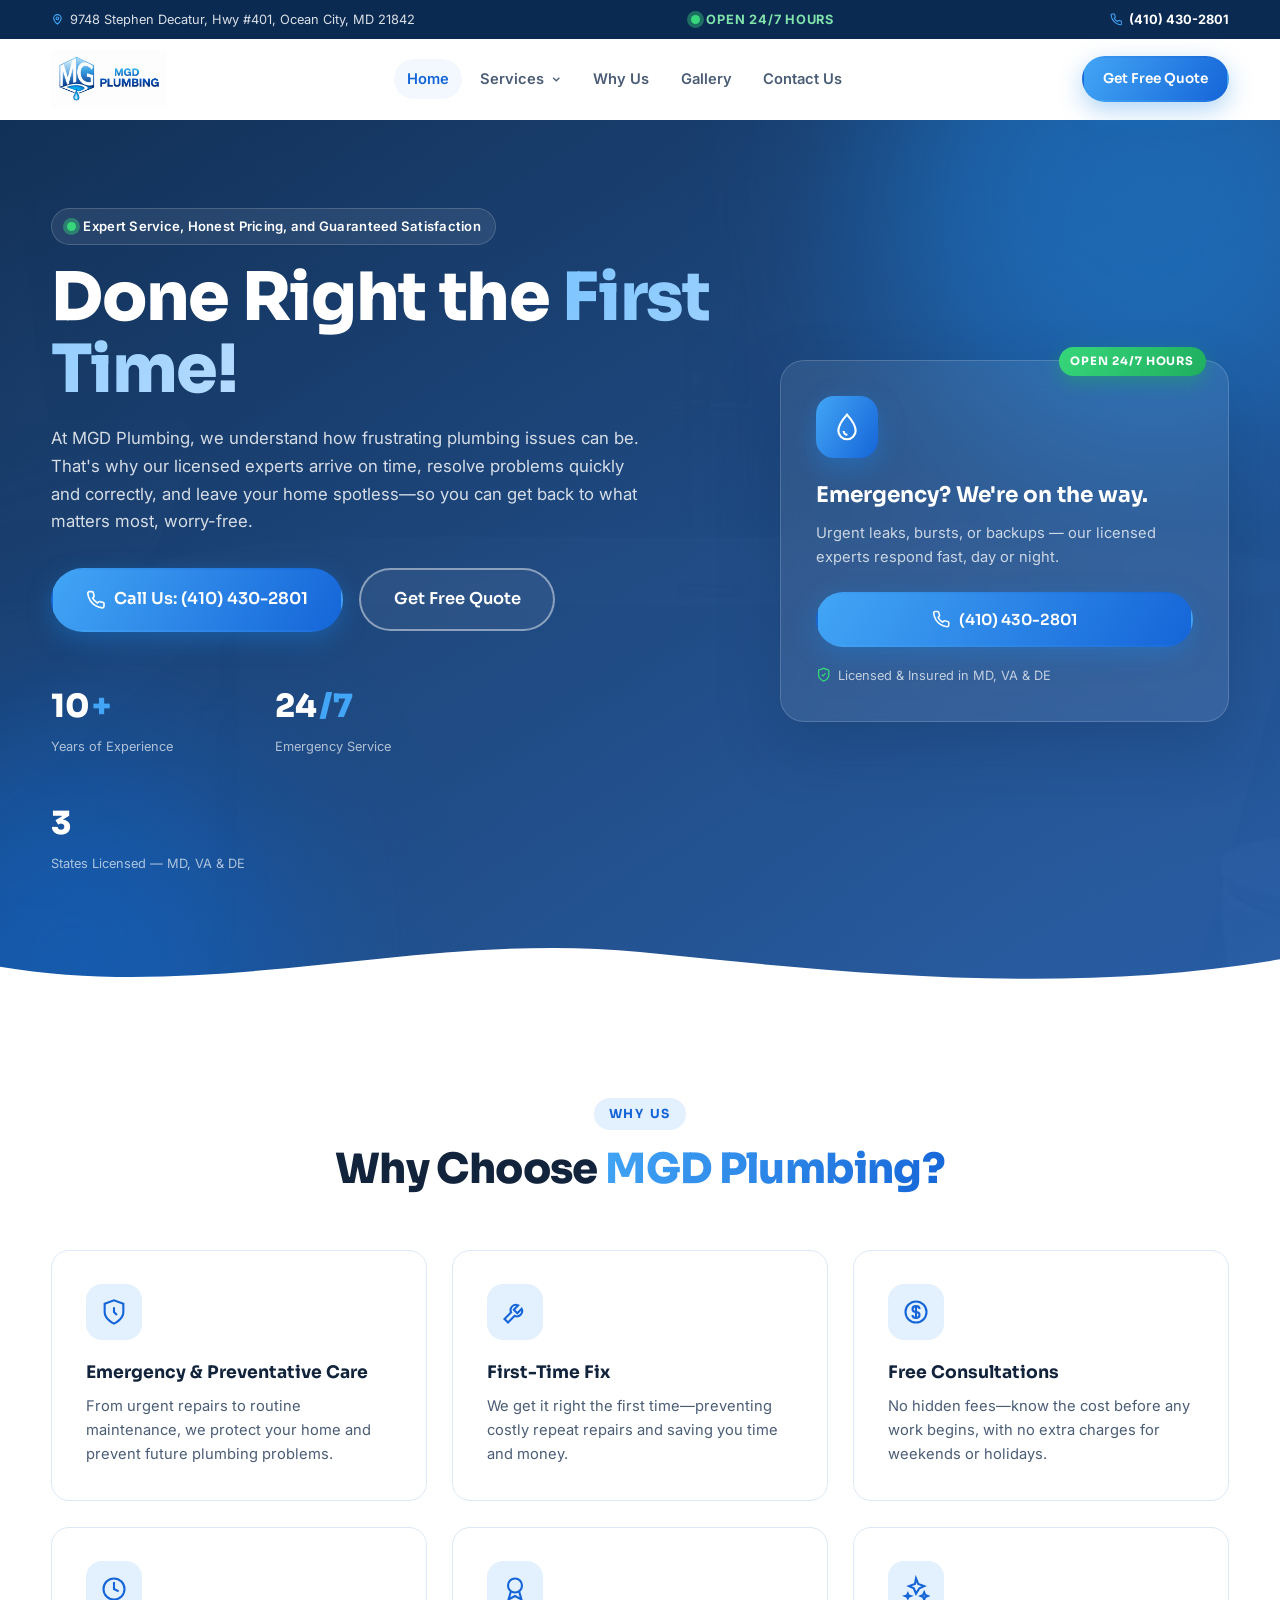
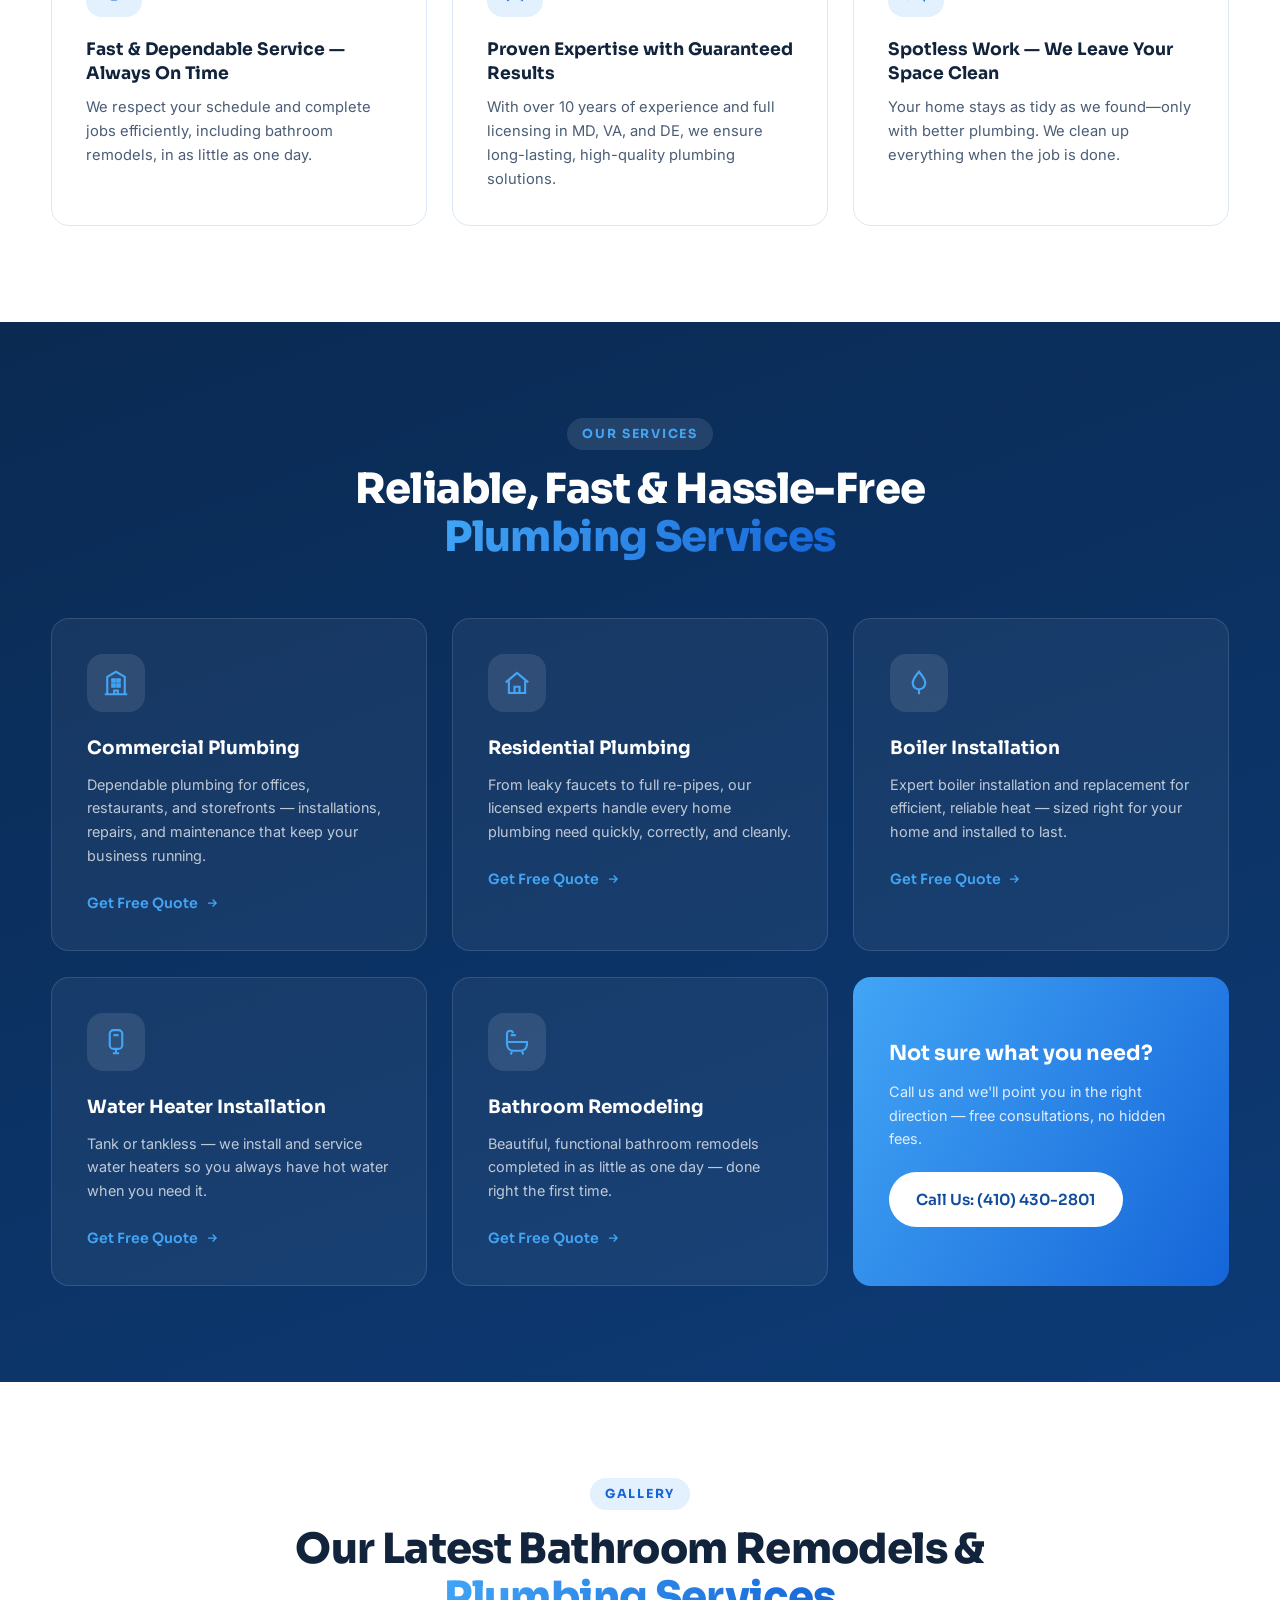
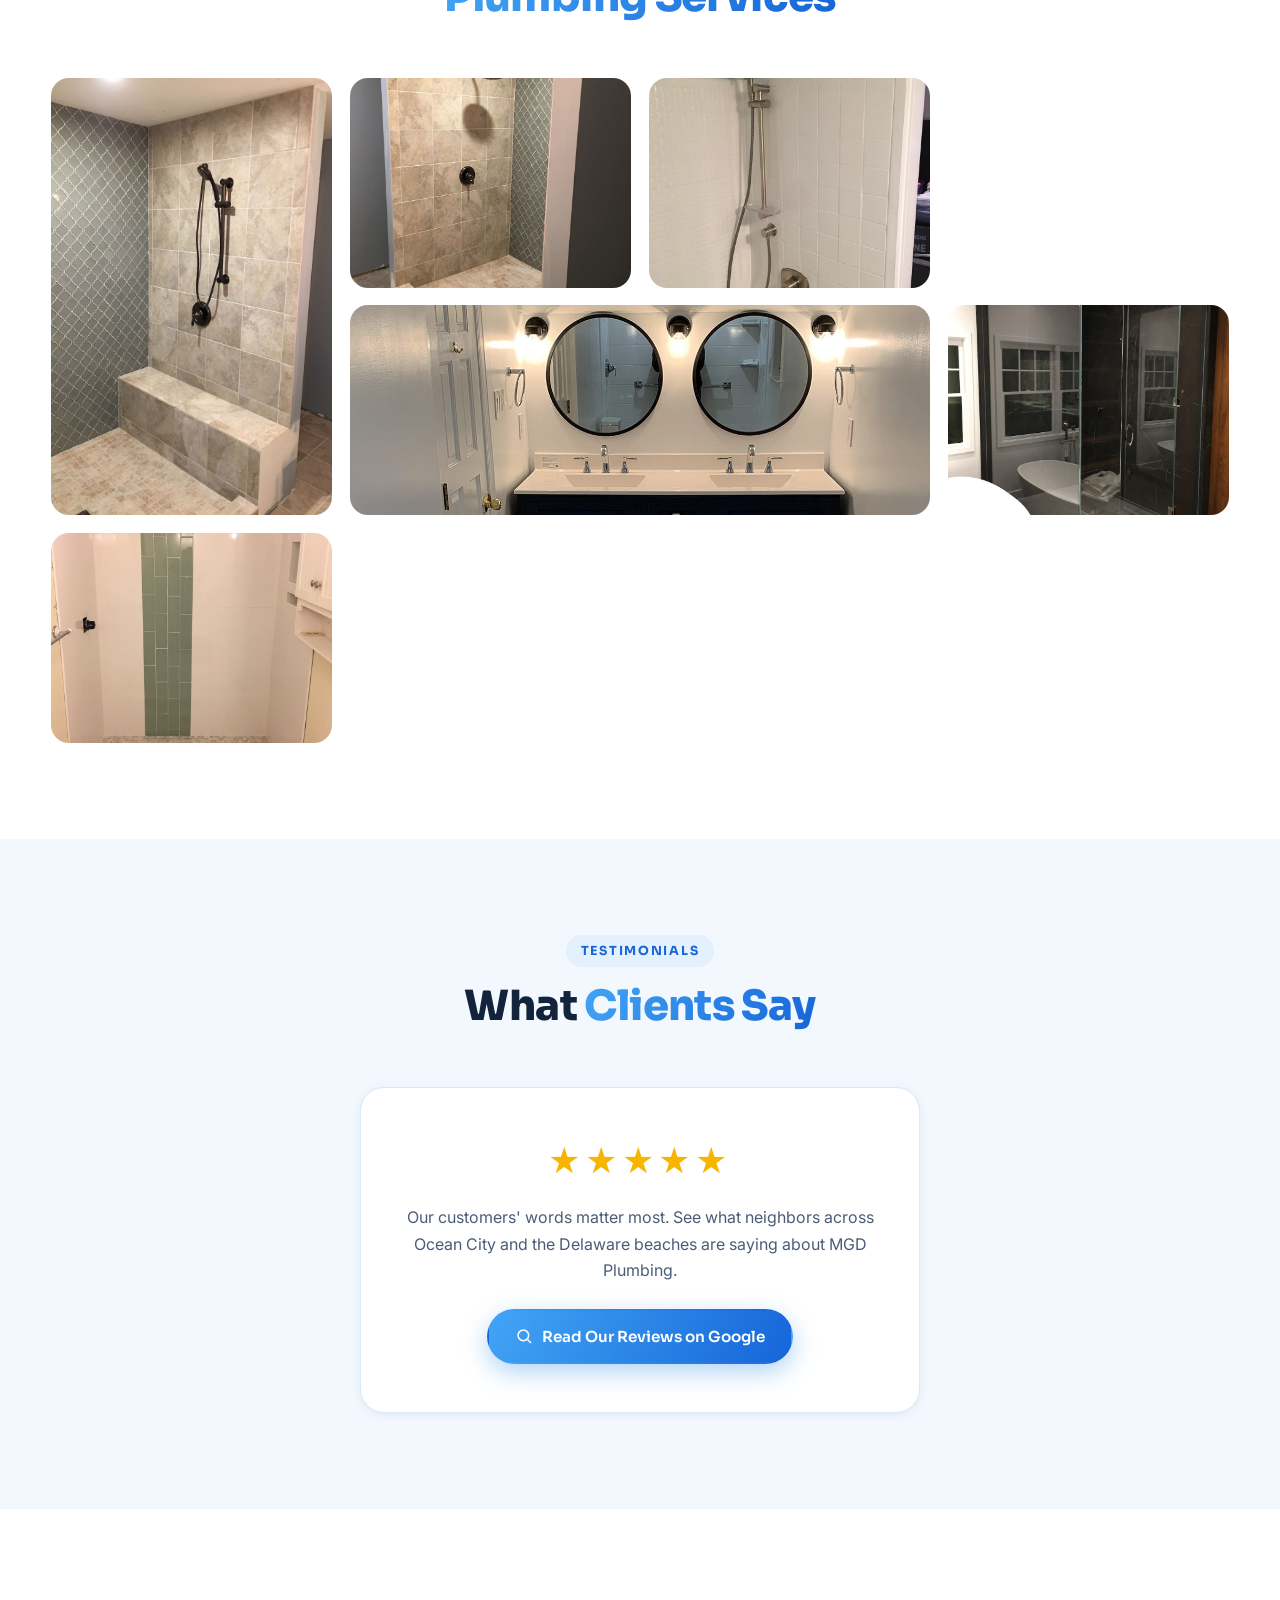
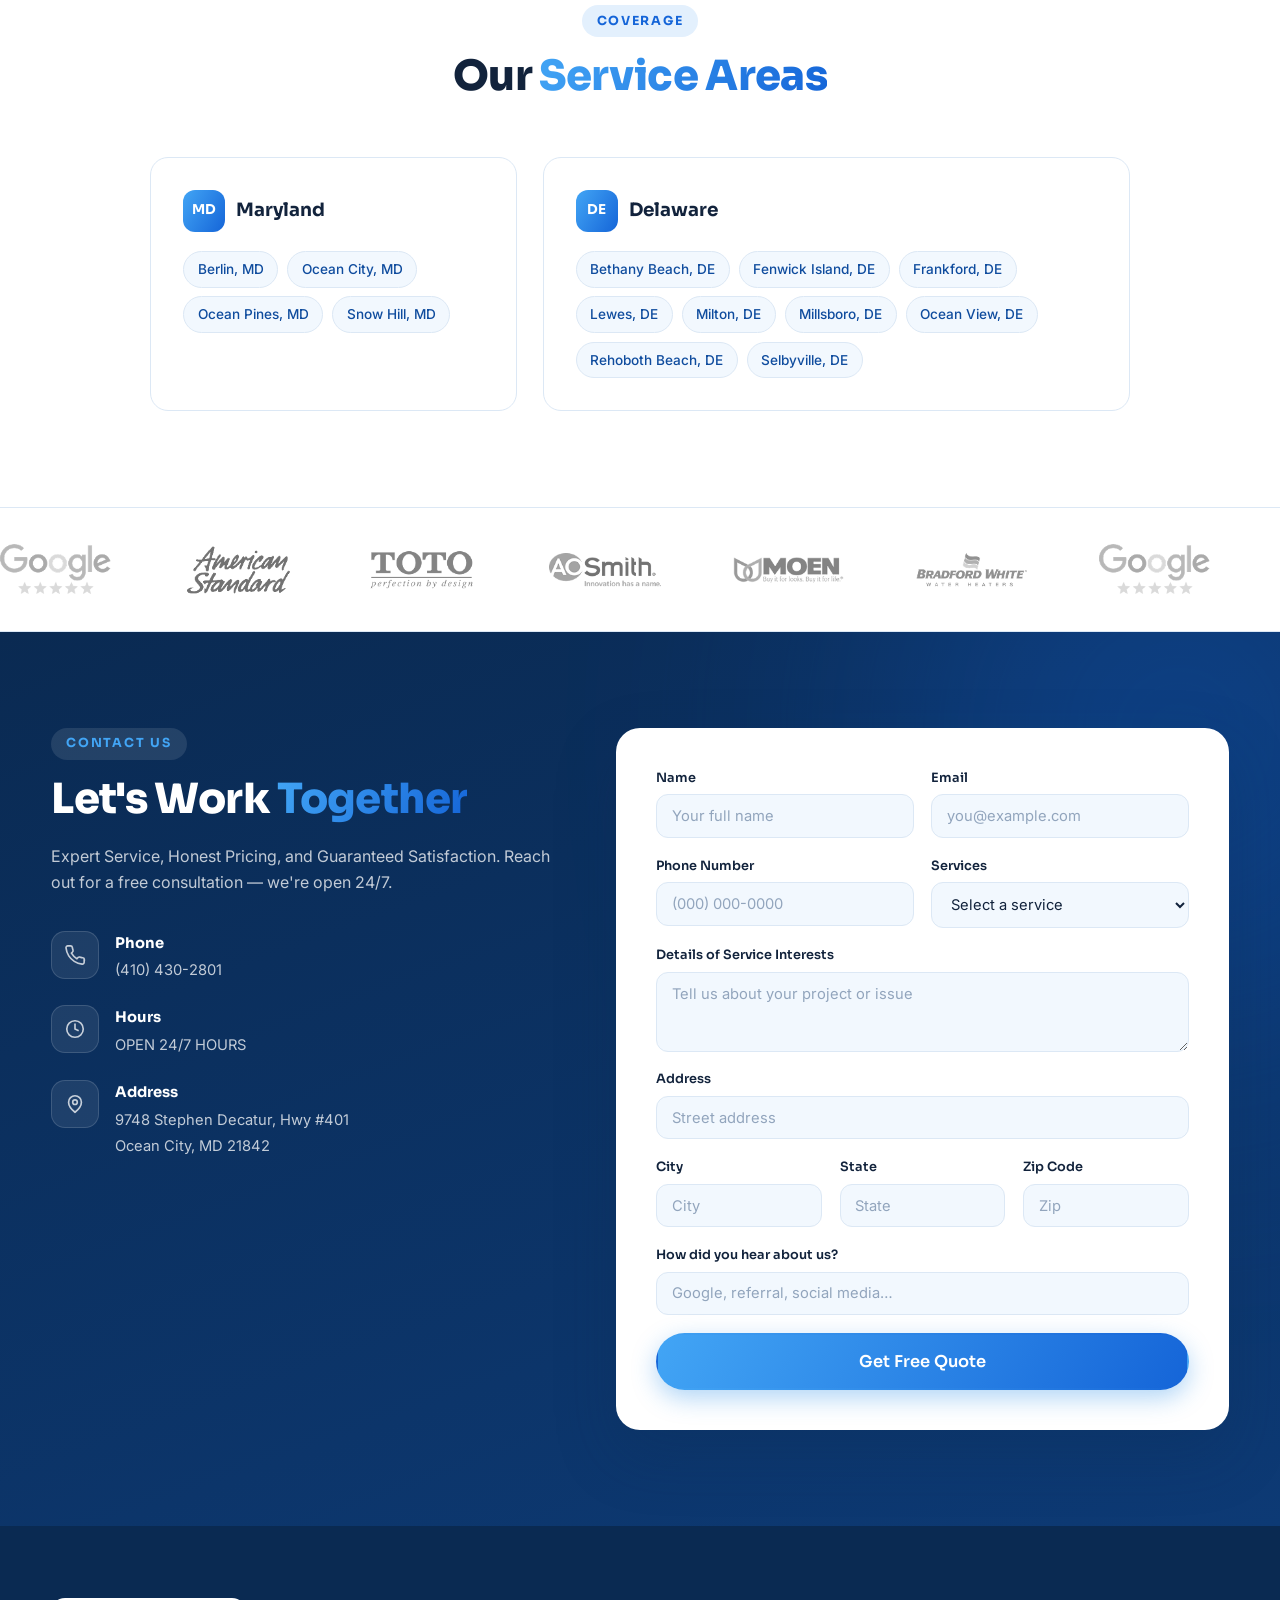
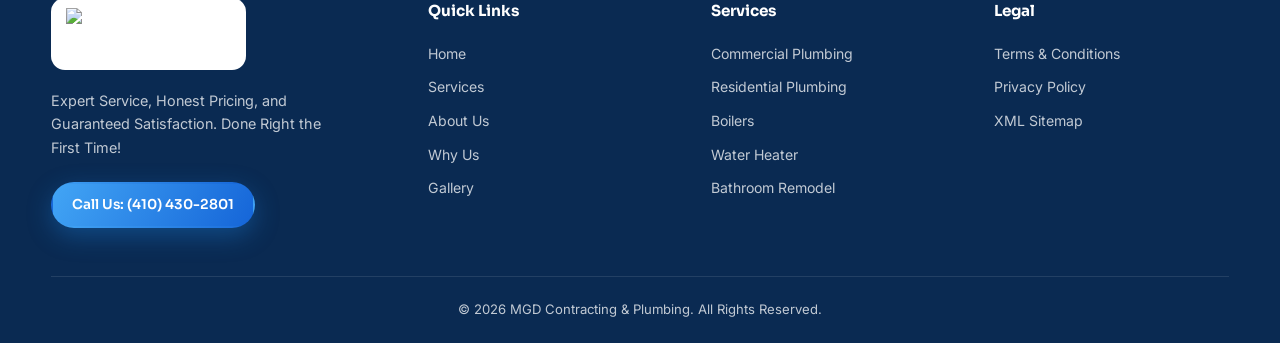
==== index.html @ 46f10262 "MGD Plumbing website rebuild — modern one-page site with animations Co-Authored-By: Claude Fable 5 <" ====
<!DOCTYPE html>
<html lang="en">
<head>
  <meta charset="UTF-8">
  <meta name="viewport" content="width=device-width, initial-scale=1.0">
  <title>MGD Plumbing — Done Right the First Time!</title>
  <meta name="description" content="Expert Service, Honest Pricing, and Guaranteed Satisfaction. Licensed plumbing experts serving Ocean City, MD and the Delaware beaches. Open 24/7.">
  <link rel="preconnect" href="https://fonts.googleapis.com">
  <link rel="preconnect" href="https://fonts.gstatic.com" crossorigin>
  <link href="https://fonts.googleapis.com/css2?family=Sora:wght@600;700;800&family=Inter:wght@400;500;600;700&display=swap" rel="stylesheet">
  <link rel="stylesheet" href="styles.css">
  <link rel="icon" href="assets/favicon.png">
</head>
<body>

  <!-- ============ TOP BAR ============ -->
  <div class="topbar">
    <div class="container topbar__inner">
      <div class="topbar__item">
        <svg viewBox="0 0 24 24" fill="none" stroke="currentColor" stroke-width="2"><path d="M12 21s-7-5.7-7-11a7 7 0 0 1 14 0c0 5.3-7 11-7 11z"/><circle cx="12" cy="10" r="2.5"/></svg>
        <span>9748 Stephen Decatur, Hwy #401, Ocean City, MD 21842</span>
      </div>
      <div class="topbar__item topbar__item--pulse">
        <span class="pulse-dot"></span>
        <span>OPEN 24/7 HOURS</span>
      </div>
      <a class="topbar__item topbar__phone" href="tel:4104302801">
        <svg viewBox="0 0 24 24" fill="none" stroke="currentColor" stroke-width="2"><path d="M22 16.9v3a2 2 0 0 1-2.2 2 19.8 19.8 0 0 1-8.6-3 19.5 19.5 0 0 1-6-6 19.8 19.8 0 0 1-3-8.7A2 2 0 0 1 4.1 2h3a2 2 0 0 1 2 1.7c.1 1 .4 2 .7 2.9a2 2 0 0 1-.5 2.1L8.1 10a16 16 0 0 0 6 6l1.3-1.3a2 2 0 0 1 2.1-.4c1 .3 2 .6 3 .7a2 2 0 0 1 1.7 2z"/></svg>
        <span>(410) 430-2801</span>
      </a>
    </div>
  </div>

  <!-- ============ HEADER / NAV ============ -->
  <header class="header" id="header">
    <div class="container header__inner">
      <a href="#home" class="header__logo">
        <img src="image.png" alt="MGD Plumbing logo">
      </a>

      <nav class="nav" id="nav">
        <ul class="nav__list">
          <li><a href="#home" class="nav__link is-active">Home</a></li>
          <li class="nav__dropdown">
            <a href="#services" class="nav__link">Services
              <svg viewBox="0 0 24 24" fill="none" stroke="currentColor" stroke-width="2.5"><path d="m6 9 6 6 6-6"/></svg>
            </a>
            <ul class="nav__submenu">
              <li><a href="#services">Commercial Plumbing</a></li>
              <li><a href="#services">Residential Plumbing</a></li>
              <li><a href="#services">Boiler Installation</a></li>
              <li><a href="#services">Water Heater Installation</a></li>
              <li><a href="#services">Bathroom Remodeling</a></li>
            </ul>
          </li>
          <li><a href="#why-us" class="nav__link">Why Us</a></li>
          <li><a href="#gallery" class="nav__link">Gallery</a></li>
          <li><a href="#contact" class="nav__link">Contact Us</a></li>
          <li class="nav__cta-item"><a href="#contact" class="btn btn--primary btn--block">Get Free Quote</a></li>
        </ul>
      </nav>

      <div class="header__actions">
        <a href="#contact" class="btn btn--primary btn--sm">Get Free Quote</a>
        <button class="nav-toggle" id="navToggle" aria-label="Toggle menu" aria-expanded="false">
          <span></span><span></span><span></span>
        </button>
      </div>
    </div>
  </header>

  <!-- ============ HERO ============ -->
  <section class="hero" id="home">
    <div class="hero__bg">
      <div class="hero__blob hero__blob--1"></div>
      <div class="hero__blob hero__blob--2"></div>
      <div class="bubbles" aria-hidden="true">
        <span></span><span></span><span></span><span></span><span></span>
        <span></span><span></span><span></span><span></span><span></span>
      </div>
    </div>

    <div class="container hero__inner">
      <div class="hero__content">
        <span class="hero__eyebrow reveal">
          <span class="pulse-dot"></span> Expert Service, Honest Pricing, and Guaranteed Satisfaction
        </span>
        <h1 class="hero__title reveal delay-1">Done Right the <span class="text-gradient">First Time!</span></h1>
        <p class="hero__text reveal delay-2">At MGD Plumbing, we understand how frustrating plumbing issues can be. That's why our licensed experts arrive on time, resolve problems quickly and correctly, and leave your home spotless—so you can get back to what matters most, worry-free.</p>
        <div class="hero__cta reveal delay-3">
          <a href="tel:4104302801" class="btn btn--primary btn--lg">
            <svg viewBox="0 0 24 24" fill="none" stroke="currentColor" stroke-width="2"><path d="M22 16.9v3a2 2 0 0 1-2.2 2 19.8 19.8 0 0 1-8.6-3 19.5 19.5 0 0 1-6-6 19.8 19.8 0 0 1-3-8.7A2 2 0 0 1 4.1 2h3a2 2 0 0 1 2 1.7c.1 1 .4 2 .7 2.9a2 2 0 0 1-.5 2.1L8.1 10a16 16 0 0 0 6 6l1.3-1.3a2 2 0 0 1 2.1-.4c1 .3 2 .6 3 .7a2 2 0 0 1 1.7 2z"/></svg>
            Call Us: (410) 430-2801
          </a>
          <a href="#contact" class="btn btn--ghost btn--lg">Get Free Quote</a>
        </div>
        <div class="hero__stats reveal delay-4">
          <div class="stat">
            <span class="stat__num" data-count="10">0</span><span class="stat__plus">+</span>
            <span class="stat__label">Years of Experience</span>
          </div>
          <div class="stat">
            <span class="stat__num" data-count="24">0</span><span class="stat__plus">/7</span>
            <span class="stat__label">Emergency Service</span>
          </div>
          <div class="stat">
            <span class="stat__num" data-count="3">0</span><span class="stat__plus"></span>
            <span class="stat__label">States Licensed — MD, VA &amp; DE</span>
          </div>
        </div>
      </div>

      <div class="hero__card reveal delay-3">
        <div class="hero-card">
          <div class="hero-card__badge">OPEN 24/7 HOURS</div>
          <div class="hero-card__icon">
            <svg viewBox="0 0 24 24" fill="none" stroke="currentColor" stroke-width="1.6"><path d="M12 2.7s6.5 7.3 6.5 12a6.5 6.5 0 0 1-13 0c0-4.7 6.5-12 6.5-12z"/><path d="M9.5 15a2.8 2.8 0 0 0 2.8 2.8"/></svg>
          </div>
          <h3>Emergency? We're on the way.</h3>
          <p>Urgent leaks, bursts, or backups — our licensed experts respond fast, day or night.</p>
          <a href="tel:4104302801" class="btn btn--primary btn--block">
            <svg viewBox="0 0 24 24" fill="none" stroke="currentColor" stroke-width="2"><path d="M22 16.9v3a2 2 0 0 1-2.2 2 19.8 19.8 0 0 1-8.6-3 19.5 19.5 0 0 1-6-6 19.8 19.8 0 0 1-3-8.7A2 2 0 0 1 4.1 2h3a2 2 0 0 1 2 1.7c.1 1 .4 2 .7 2.9a2 2 0 0 1-.5 2.1L8.1 10a16 16 0 0 0 6 6l1.3-1.3a2 2 0 0 1 2.1-.4c1 .3 2 .6 3 .7a2 2 0 0 1 1.7 2z"/></svg>
            (410) 430-2801
          </a>
          <div class="hero-card__foot">
            <svg viewBox="0 0 24 24" fill="none" stroke="currentColor" stroke-width="2"><path d="M12 22s8-3.6 8-10V5l-8-3-8 3v7c0 6.4 8 10 8 10z"/><path d="m9 12 2 2 4-4"/></svg>
            Licensed &amp; Insured in MD, VA &amp; DE
          </div>
        </div>
      </div>
    </div>

    <div class="hero__wave" aria-hidden="true">
      <svg viewBox="0 0 1440 110" preserveAspectRatio="none"><path d="M0,60 C240,110 480,10 720,40 C960,70 1200,100 1440,50 L1440,110 L0,110 Z" fill="currentColor"/></svg>
    </div>
  </section>

  <!-- ============ WHY CHOOSE ============ -->
  <section class="section" id="why-us">
    <div class="container">
      <div class="section__head reveal">
        <span class="section__eyebrow">Why Us</span>
        <h2 class="section__title">Why Choose <span class="text-gradient">MGD Plumbing?</span></h2>
      </div>

      <div class="grid grid--3">
        <article class="feature reveal">
          <div class="feature__icon">
            <svg viewBox="0 0 24 24" fill="none" stroke="currentColor" stroke-width="1.8"><path d="M12 22s8-3.6 8-10V5l-8-3-8 3v7c0 6.4 8 10 8 10z"/><path d="M12 8v4l2.5 2.5"/></svg>
          </div>
          <h3>Emergency &amp; Preventative Care</h3>
          <p>From urgent repairs to routine maintenance, we protect your home and prevent future plumbing problems.</p>
        </article>

        <article class="feature reveal delay-1">
          <div class="feature__icon">
            <svg viewBox="0 0 24 24" fill="none" stroke="currentColor" stroke-width="1.8"><path d="M14.7 6.3a4.5 4.5 0 0 0-6 6L3 18l3 3 5.7-5.7a4.5 4.5 0 0 0 6-6L14 13l-3-3 3.7-3.7z"/></svg>
          </div>
          <h3>First-Time Fix</h3>
          <p>We get it right the first time—preventing costly repeat repairs and saving you time and money.</p>
        </article>

        <article class="feature reveal delay-2">
          <div class="feature__icon">
            <svg viewBox="0 0 24 24" fill="none" stroke="currentColor" stroke-width="1.8"><circle cx="12" cy="12" r="9"/><path d="M12 7v10M15 9.5c0-1.4-1.3-2.5-3-2.5s-3 1.1-3 2.5 1.3 2.5 3 2.5 3 1.1 3 2.5-1.3 2.5-3 2.5-3-1.1-3-2.5"/></svg>
          </div>
          <h3>Free Consultations</h3>
          <p>No hidden fees—know the cost before any work begins, with no extra charges for weekends or holidays.</p>
        </article>

        <article class="feature reveal">
          <div class="feature__icon">
            <svg viewBox="0 0 24 24" fill="none" stroke="currentColor" stroke-width="1.8"><circle cx="12" cy="12" r="9"/><path d="M12 6v6l4 2"/></svg>
          </div>
          <h3>Fast &amp; Dependable Service — Always On Time</h3>
          <p>We respect your schedule and complete jobs efficiently, including bathroom remodels, in as little as one day.</p>
        </article>

        <article class="feature reveal delay-1">
          <div class="feature__icon">
            <svg viewBox="0 0 24 24" fill="none" stroke="currentColor" stroke-width="1.8"><circle cx="12" cy="9" r="6"/><path d="m8.5 14-2 7 5.5-3 5.5 3-2-7"/></svg>
          </div>
          <h3>Proven Expertise with Guaranteed Results</h3>
          <p>With over 10 years of experience and full licensing in MD, VA, and DE, we ensure long-lasting, high-quality plumbing solutions.</p>
        </article>

        <article class="feature reveal delay-2">
          <div class="feature__icon">
            <svg viewBox="0 0 24 24" fill="none" stroke="currentColor" stroke-width="1.8"><path d="m12 3 1.9 4.6L19 9.5l-4.1 1.9L12 16l-1.9-4.6L6 9.5l5.1-1.9L12 3z"/><path d="M19 15l.9 2.1L22 18l-2.1.9L19 21l-.9-2.1L16 18l2.1-.9L19 15z"/><path d="M5 16l.7 1.6L7.3 18l-1.6.7L5 20l-.7-1.3L2.7 18l1.6-.4L5 16z"/></svg>
          </div>
          <h3>Spotless Work — We Leave Your Space Clean</h3>
          <p>Your home stays as tidy as we found—only with better plumbing. We clean up everything when the job is done.</p>
        </article>
      </div>
    </div>
  </section>

  <!-- ============ SERVICES ============ -->
  <section class="section section--dark" id="services">
    <div class="container">
      <div class="section__head reveal">
        <span class="section__eyebrow section__eyebrow--light">Our Services</span>
        <h2 class="section__title">Reliable, Fast &amp; Hassle-Free <span class="text-gradient">Plumbing Services</span></h2>
      </div>

      <div class="grid grid--3">
        <article class="service reveal">
          <div class="service__icon">
            <svg viewBox="0 0 24 24" fill="none" stroke="currentColor" stroke-width="1.7"><path d="M3 21h18M5 21V7l7-4 7 4v14"/><path d="M9 9h2v2H9zM13 9h2v2h-2zM9 13h2v2H9zM13 13h2v2h-2zM10.5 21v-3h3v3"/></svg>
          </div>
          <h3>Commercial Plumbing</h3>
          <p>Dependable plumbing for offices, restaurants, and storefronts — installations, repairs, and maintenance that keep your business running.</p>
          <a href="#contact" class="service__link">Get Free Quote <svg viewBox="0 0 24 24" fill="none" stroke="currentColor" stroke-width="2.2"><path d="M5 12h14M13 6l6 6-6 6"/></svg></a>
        </article>

        <article class="service reveal delay-1">
          <div class="service__icon">
            <svg viewBox="0 0 24 24" fill="none" stroke="currentColor" stroke-width="1.7"><path d="M3 11.5 12 4l9 7.5"/><path d="M5.5 10v10h13V10"/><path d="M10 20v-5h4v5"/></svg>
          </div>
          <h3>Residential Plumbing</h3>
          <p>From leaky faucets to full re-pipes, our licensed experts handle every home plumbing need quickly, correctly, and cleanly.</p>
          <a href="#contact" class="service__link">Get Free Quote <svg viewBox="0 0 24 24" fill="none" stroke="currentColor" stroke-width="2.2"><path d="M5 12h14M13 6l6 6-6 6"/></svg></a>
        </article>

        <article class="service reveal delay-2">
          <div class="service__icon">
            <svg viewBox="0 0 24 24" fill="none" stroke="currentColor" stroke-width="1.7"><path d="M12 3c3 3.5 5 6.2 5 9a5 5 0 0 1-10 0c0-2.8 2-5.5 5-9z"/><path d="M12 21v-4"/></svg>
          </div>
          <h3>Boiler Installation</h3>
          <p>Expert boiler installation and replacement for efficient, reliable heat — sized right for your home and installed to last.</p>
          <a href="#contact" class="service__link">Get Free Quote <svg viewBox="0 0 24 24" fill="none" stroke="currentColor" stroke-width="2.2"><path d="M5 12h14M13 6l6 6-6 6"/></svg></a>
        </article>

        <article class="service reveal delay-3">
          <div class="service__icon">
            <svg viewBox="0 0 24 24" fill="none" stroke="currentColor" stroke-width="1.7"><rect x="7" y="2.5" width="10" height="15" rx="3"/><path d="M10 6.5h4M12 17.5V21M9.5 21h5"/></svg>
          </div>
          <h3>Water Heater Installation</h3>
          <p>Tank or tankless — we install and service water heaters so you always have hot water when you need it.</p>
          <a href="#contact" class="service__link">Get Free Quote <svg viewBox="0 0 24 24" fill="none" stroke="currentColor" stroke-width="2.2"><path d="M5 12h14M13 6l6 6-6 6"/></svg></a>
        </article>

        <article class="service reveal delay-4">
          <div class="service__icon">
            <svg viewBox="0 0 24 24" fill="none" stroke="currentColor" stroke-width="1.7"><path d="M4 12h16v2a5 5 0 0 1-5 5H9a5 5 0 0 1-5-5v-2z"/><path d="M4 12V5.5A2.5 2.5 0 0 1 6.5 3c1.2 0 2.1.8 2.4 1.9"/><path d="M7 6.5h4M8 19.5 7 22M16 19.5l1 2.5"/></svg>
          </div>
          <h3>Bathroom Remodeling</h3>
          <p>Beautiful, functional bathroom remodels completed in as little as one day — done right the first time.</p>
          <a href="#contact" class="service__link">Get Free Quote <svg viewBox="0 0 24 24" fill="none" stroke="currentColor" stroke-width="2.2"><path d="M5 12h14M13 6l6 6-6 6"/></svg></a>
        </article>

        <article class="service service--cta reveal delay-5">
          <h3>Not sure what you need?</h3>
          <p>Call us and we'll point you in the right direction — free consultations, no hidden fees.</p>
          <a href="tel:4104302801" class="btn btn--white">Call Us: (410) 430-2801</a>
        </article>
      </div>
    </div>
  </section>

  <!-- ============ GALLERY ============ -->
  <section class="section" id="gallery">
    <div class="container">
      <div class="section__head reveal">
        <span class="section__eyebrow">Gallery</span>
        <h2 class="section__title">Our Latest Bathroom Remodels &amp; <span class="text-gradient">Plumbing Services</span></h2>
      </div>

      <div class="gallery reveal">
        <figure class="gallery__item gallery__item--tall"><img src="assets/gallery-1.jpg" alt="Bathroom remodel project" loading="lazy"><figcaption>Bathroom Remodel</figcaption></figure>
        <figure class="gallery__item"><img src="assets/gallery-2.jpg" alt="Plumbing service project" loading="lazy"><figcaption>Plumbing Service</figcaption></figure>
        <figure class="gallery__item"><img src="assets/gallery-3.jpg" alt="Bathroom remodel project" loading="lazy"><figcaption>Bathroom Remodel</figcaption></figure>
        <figure class="gallery__item gallery__item--wide"><img src="assets/gallery-hero.jpg" alt="Completed plumbing project" loading="lazy"><figcaption>Our Work</figcaption></figure>
        <figure class="gallery__item"><img src="assets/gallery-4.jpg" alt="Plumbing service project" loading="lazy"><figcaption>Plumbing Service</figcaption></figure>
        <figure class="gallery__item"><img src="assets/gallery-5.jpg" alt="Bathroom remodel project" loading="lazy"><figcaption>Bathroom Remodel</figcaption></figure>
      </div>
    </div>
  </section>

  <!-- ============ REVIEWS ============ -->
  <section class="section section--tint" id="reviews">
    <div class="container">
      <div class="section__head reveal">
        <span class="section__eyebrow">Testimonials</span>
        <h2 class="section__title">What <span class="text-gradient">Clients Say</span></h2>
      </div>

      <div class="reviews reveal">
        <div class="reviews__score">
          <div class="reviews__stars" aria-label="5 star rating">
            <span>★</span><span>★</span><span>★</span><span>★</span><span>★</span>
          </div>
          <p>Our customers' words matter most. See what neighbors across Ocean City and the Delaware beaches are saying about MGD Plumbing.</p>
          <a class="btn btn--primary" href="https://www.google.com/search?q=MGD+Plumbing+Ocean+City+MD+reviews" target="_blank" rel="noopener">
            <svg viewBox="0 0 24 24" fill="none" stroke="currentColor" stroke-width="2"><circle cx="11" cy="11" r="7"/><path d="m21 21-4.3-4.3"/></svg>
            Read Our Reviews on Google
          </a>
        </div>
      </div>
    </div>
  </section>

  <!-- ============ SERVICE AREAS ============ -->
  <section class="section" id="areas">
    <div class="container">
      <div class="section__head reveal">
        <span class="section__eyebrow">Coverage</span>
        <h2 class="section__title">Our <span class="text-gradient">Service Areas</span></h2>
      </div>

      <div class="areas">
        <div class="areas__col reveal">
          <h3><span class="areas__badge">MD</span> Maryland</h3>
          <ul class="chips">
            <li>Berlin, MD</li>
            <li>Ocean City, MD</li>
            <li>Ocean Pines, MD</li>
            <li>Snow Hill, MD</li>
          </ul>
        </div>
        <div class="areas__col reveal delay-1">
          <h3><span class="areas__badge">DE</span> Delaware</h3>
          <ul class="chips">
            <li>Bethany Beach, DE</li>
            <li>Fenwick Island, DE</li>
            <li>Frankford, DE</li>
            <li>Lewes, DE</li>
            <li>Milton, DE</li>
            <li>Millsboro, DE</li>
            <li>Ocean View, DE</li>
            <li>Rehoboth Beach, DE</li>
            <li>Selbyville, DE</li>
          </ul>
        </div>
      </div>
    </div>
  </section>

  <!-- ============ BRAND PARTNERS ============ -->
  <section class="brands" aria-label="Brand partners">
    <div class="brands__track">
      <div class="brands__row">
        <img src="assets/brand-google.png" alt="Google" loading="lazy">
        <img src="assets/brand-american-standard.png" alt="American Standard" loading="lazy">
        <img src="assets/brand-toto.png" alt="TOTO" loading="lazy">
        <img src="assets/brand-ao-smith.png" alt="AO Smith" loading="lazy">
        <img src="assets/brand-moen.png" alt="MOEN" loading="lazy">
        <img src="assets/brand-bradford-white.png" alt="Bradford White" loading="lazy">
        <img src="assets/brand-google.png" alt="" aria-hidden="true" loading="lazy">
        <img src="assets/brand-american-standard.png" alt="" aria-hidden="true" loading="lazy">
        <img src="assets/brand-toto.png" alt="" aria-hidden="true" loading="lazy">
        <img src="assets/brand-ao-smith.png" alt="" aria-hidden="true" loading="lazy">
        <img src="assets/brand-moen.png" alt="" aria-hidden="true" loading="lazy">
        <img src="assets/brand-bradford-white.png" alt="" aria-hidden="true" loading="lazy">
      </div>
    </div>
  </section>

  <!-- ============ CONTACT ============ -->
  <section class="section section--dark contact" id="contact">
    <div class="container contact__inner">
      <div class="contact__info reveal">
        <span class="section__eyebrow section__eyebrow--light">Contact Us</span>
        <h2 class="section__title">Let's Work <span class="text-gradient">Together</span></h2>
        <p class="contact__lead">Expert Service, Honest Pricing, and Guaranteed Satisfaction. Reach out for a free consultation — we're open 24/7.</p>

        <ul class="contact__list">
          <li>
            <span class="contact__icon"><svg viewBox="0 0 24 24" fill="none" stroke="currentColor" stroke-width="1.8"><path d="M22 16.9v3a2 2 0 0 1-2.2 2 19.8 19.8 0 0 1-8.6-3 19.5 19.5 0 0 1-6-6 19.8 19.8 0 0 1-3-8.7A2 2 0 0 1 4.1 2h3a2 2 0 0 1 2 1.7c.1 1 .4 2 .7 2.9a2 2 0 0 1-.5 2.1L8.1 10a16 16 0 0 0 6 6l1.3-1.3a2 2 0 0 1 2.1-.4c1 .3 2 .6 3 .7a2 2 0 0 1 1.7 2z"/></svg></span>
            <div><strong>Phone</strong><a href="tel:4104302801">(410) 430-2801</a></div>
          </li>
          <li>
            <span class="contact__icon"><svg viewBox="0 0 24 24" fill="none" stroke="currentColor" stroke-width="1.8"><circle cx="12" cy="12" r="9"/><path d="M12 6v6l4 2"/></svg></span>
            <div><strong>Hours</strong><span>OPEN 24/7 HOURS</span></div>
          </li>
          <li>
            <span class="contact__icon"><svg viewBox="0 0 24 24" fill="none" stroke="currentColor" stroke-width="1.8"><path d="M12 21s-7-5.7-7-11a7 7 0 0 1 14 0c0 5.3-7 11-7 11z"/><circle cx="12" cy="10" r="2.5"/></svg></span>
            <div><strong>Address</strong><span>9748 Stephen Decatur, Hwy #401<br>Ocean City, MD 21842</span></div>
          </li>
        </ul>
      </div>

      <form class="form reveal delay-1" id="quoteForm" novalidate>
        <div class="form__row">
          <div class="form__field">
            <label for="f-name">Name</label>
            <input id="f-name" name="name" type="text" placeholder="Your full name" required>
          </div>
          <div class="form__field">
            <label for="f-email">Email</label>
            <input id="f-email" name="email" type="email" placeholder="you@example.com" required>
          </div>
        </div>
        <div class="form__row">
          <div class="form__field">
            <label for="f-phone">Phone Number</label>
            <input id="f-phone" name="phone" type="tel" placeholder="(000) 000-0000" required>
          </div>
          <div class="form__field">
            <label for="f-service">Services</label>
            <select id="f-service" name="service" required>
              <option value="" disabled selected>Select a service</option>
              <option>Commercial Plumbing</option>
              <option>Residential Plumbing</option>
              <option>Boiler Installation</option>
              <option>Water Heater Installation</option>
              <option>Bathroom Remodeling</option>
              <option>Other</option>
            </select>
          </div>
        </div>
        <div class="form__field">
          <label for="f-details">Details of Service Interests</label>
          <textarea id="f-details" name="details" rows="3" placeholder="Tell us about your project or issue"></textarea>
        </div>
        <div class="form__field">
          <label for="f-address">Address</label>
          <input id="f-address" name="address" type="text" placeholder="Street address">
        </div>
        <div class="form__row form__row--3">
          <div class="form__field">
            <label for="f-city">City</label>
            <input id="f-city" name="city" type="text" placeholder="City">
          </div>
          <div class="form__field">
            <label for="f-state">State</label>
            <input id="f-state" name="state" type="text" placeholder="State">
          </div>
          <div class="form__field">
            <label for="f-zip">Zip Code</label>
            <input id="f-zip" name="zip" type="text" placeholder="Zip">
          </div>
        </div>
        <div class="form__field">
          <label for="f-referral">How did you hear about us?</label>
          <input id="f-referral" name="referral" type="text" placeholder="Google, referral, social media…">
        </div>
        <button type="submit" class="btn btn--primary btn--block btn--lg">Get Free Quote</button>
        <p class="form__success" id="formSuccess" hidden>Thanks! Your request was received — we'll be in touch shortly. Need help now? Call <a href="tel:4104302801">(410) 430-2801</a>.</p>
      </form>
    </div>
  </section>

  <!-- ============ FOOTER ============ -->
  <footer class="footer">
    <div class="container footer__grid">
      <div class="footer__brand">
        <a href="#home" class="footer__logo"><img src="logo.png" alt="MGD Plumbing logo"></a>
        <p>Expert Service, Honest Pricing, and Guaranteed Satisfaction. Done Right the First Time!</p>
        <a href="tel:4104302801" class="btn btn--primary btn--sm">Call Us: (410) 430-2801</a>
      </div>
      <nav class="footer__col" aria-label="Quick links">
        <h4>Quick Links</h4>
        <a href="#home">Home</a>
        <a href="#services">Services</a>
        <a href="#why-us">About Us</a>
        <a href="#why-us">Why Us</a>
        <a href="#gallery">Gallery</a>
      </nav>
      <nav class="footer__col" aria-label="Services">
        <h4>Services</h4>
        <a href="#services">Commercial Plumbing</a>
        <a href="#services">Residential Plumbing</a>
        <a href="#services">Boilers</a>
        <a href="#services">Water Heater</a>
        <a href="#services">Bathroom Remodel</a>
      </nav>
      <nav class="footer__col" aria-label="Legal">
        <h4>Legal</h4>
        <a href="https://mgdremodeling.com/terms-and-conditions/">Terms &amp; Conditions</a>
        <a href="https://mgdremodeling.com/privacy-policy/">Privacy Policy</a>
        <a href="https://mgdremodeling.com/sitemap.xml">XML Sitemap</a>
      </nav>
    </div>
    <div class="container footer__bottom">
      <p>© 2026 MGD Contracting &amp; Plumbing. All Rights Reserved.</p>
    </div>
  </footer>

  <a href="#home" class="to-top" id="toTop" aria-label="Back to top">
    <svg viewBox="0 0 24 24" fill="none" stroke="currentColor" stroke-width="2.5"><path d="m18 15-6-6-6 6"/></svg>
  </a>

  <script src="script.js"></script>
</body>
</html>
---- styles.css ----
/* ============================================================
   MGD PLUMBING — modern rebuild
   ============================================================ */

:root {
  --blue-900: #0a2a52;
  --blue-800: #0d3a75;
  --blue-700: #0f4c9e;
  --blue-600: #1565d8;
  --blue-500: #1e88e5;
  --blue-400: #42a5f5;
  --blue-100: #e3f0fd;
  --blue-50:  #f2f8fe;
  --ink:      #12233c;
  --ink-soft: #4b5d76;
  --white:    #ffffff;
  --line:     #dce8f5;
  --radius:   18px;
  --shadow-sm: 0 2px 10px rgba(13, 58, 117, 0.08);
  --shadow-md: 0 12px 34px rgba(13, 58, 117, 0.14);
  --shadow-lg: 0 24px 60px rgba(10, 42, 82, 0.25);
  --grad: linear-gradient(120deg, var(--blue-400), var(--blue-600));
  --font-head: "Sora", sans-serif;
  --font-body: "Inter", sans-serif;
}

* { margin: 0; padding: 0; box-sizing: border-box; }

html { scroll-behavior: smooth; scroll-padding-top: 96px; }

body {
  font-family: var(--font-body);
  color: var(--ink);
  background: var(--white);
  line-height: 1.65;
  -webkit-font-smoothing: antialiased;
  overflow-x: hidden;
}

img { max-width: 100%; display: block; }
a { color: inherit; text-decoration: none; }
ul { list-style: none; }
svg { width: 1.2em; height: 1.2em; flex: none; }

.container { width: min(1180px, 92%); margin-inline: auto; }

.text-gradient {
  background: var(--grad);
  -webkit-background-clip: text;
  background-clip: text;
  color: transparent;
}

/* ---------- Buttons ---------- */
.btn {
  display: inline-flex;
  align-items: center;
  justify-content: center;
  gap: .55em;
  font-family: var(--font-head);
  font-weight: 600;
  font-size: .95rem;
  padding: .85em 1.7em;
  border-radius: 999px;
  border: 2px solid transparent;
  cursor: pointer;
  transition: transform .25s ease, box-shadow .25s ease, background .25s ease, color .25s ease;
  white-space: nowrap;
}
.btn--primary {
  background: var(--grad);
  color: var(--white);
  box-shadow: 0 8px 24px rgba(30, 136, 229, 0.35);
}
.btn--primary:hover { transform: translateY(-3px); box-shadow: 0 14px 32px rgba(30, 136, 229, 0.45); }
.btn--ghost {
  color: var(--white);
  border-color: rgba(255, 255, 255, 0.45);
  background: rgba(255, 255, 255, 0.06);
  backdrop-filter: blur(6px);
}
.btn--ghost:hover { background: rgba(255, 255, 255, 0.16); transform: translateY(-3px); }
.btn--white { background: var(--white); color: var(--blue-700); }
.btn--white:hover { transform: translateY(-3px); box-shadow: var(--shadow-md); }
.btn--sm { font-size: .85rem; padding: .7em 1.4em; }
.btn--lg { font-size: 1.02rem; padding: 1em 2em; }
.btn--block { width: 100%; }

/* ---------- Pulse dot ---------- */
.pulse-dot {
  width: 9px; height: 9px; border-radius: 50%;
  background: #37d67a; position: relative; flex: none;
}
.pulse-dot::after {
  content: ""; position: absolute; inset: -4px; border-radius: 50%;
  background: rgba(55, 214, 122, 0.4); animation: pulse 1.8s ease-out infinite;
}
@keyframes pulse {
  0% { transform: scale(.6); opacity: 1; }
  100% { transform: scale(1.9); opacity: 0; }
}

/* ============================================================
   TOP BAR
   ============================================================ */
.topbar {
  background: var(--blue-900);
  color: rgba(255, 255, 255, 0.85);
  font-size: .8rem;
  position: relative;
  z-index: 60;
}
.topbar__inner {
  display: flex; align-items: center; justify-content: space-between;
  gap: 1.5rem; padding: .55rem 0; flex-wrap: wrap;
}
.topbar__item { display: inline-flex; align-items: center; gap: .5em; }
.topbar__item svg { width: 1em; height: 1em; color: var(--blue-400); }
.topbar__item--pulse { font-weight: 700; letter-spacing: .06em; color: #7fe3ab; }
.topbar__phone { font-weight: 700; color: var(--white); transition: color .2s; }
.topbar__phone:hover { color: var(--blue-400); }

/* ============================================================
   HEADER
   ============================================================ */
.header {
  position: sticky; top: 0; z-index: 50;
  background: var(--white);
  border-bottom: 1px solid transparent;
  transition: box-shadow .3s ease, border-color .3s ease;
}
.header.is-scrolled { box-shadow: var(--shadow-sm); border-color: var(--line); }
.header__inner {
  display: flex; align-items: center; justify-content: space-between;
  gap: 1.5rem; padding: .7rem 0;
}
.header__logo img { height: 58px; width: auto; transition: height .3s ease; }
.header.is-scrolled .header__logo img { height: 48px; }
.header__actions { display: flex; align-items: center; gap: .8rem; }

.nav__list { display: flex; align-items: center; gap: .3rem; }
.nav__link {
  display: inline-flex; align-items: center; gap: .35em;
  font-weight: 600; font-size: .92rem; color: var(--ink-soft);
  padding: .55em .9em; border-radius: 999px;
  transition: color .2s, background .2s;
}
.nav__link svg { width: .85em; height: .85em; transition: transform .25s; }
.nav__link:hover, .nav__link.is-active { color: var(--blue-600); background: var(--blue-50); }

.nav__dropdown { position: relative; }
.nav__dropdown:hover .nav__link svg { transform: rotate(180deg); }
.nav__submenu {
  position: absolute; top: calc(100% + 10px); left: 0; min-width: 230px;
  background: var(--white); border-radius: 14px; padding: .5rem;
  box-shadow: var(--shadow-md); border: 1px solid var(--line);
  opacity: 0; visibility: hidden; transform: translateY(10px);
  transition: opacity .25s ease, transform .25s ease, visibility .25s;
}
.nav__dropdown:hover .nav__submenu,
.nav__dropdown:focus-within .nav__submenu {
  opacity: 1; visibility: visible; transform: translateY(0);
}
.nav__submenu a {
  display: block; padding: .55em .9em; border-radius: 9px;
  font-size: .88rem; font-weight: 500; color: var(--ink-soft);
  transition: background .2s, color .2s, padding-left .2s;
}
.nav__submenu a:hover { background: var(--blue-50); color: var(--blue-600); padding-left: 1.15em; }
.nav__cta-item { display: none; }

.nav-toggle {
  display: none; flex-direction: column; gap: 5px;
  background: none; border: 0; cursor: pointer; padding: 6px;
}
.nav-toggle span {
  width: 24px; height: 2.5px; border-radius: 2px;
  background: var(--ink); transition: transform .3s, opacity .3s;
}
.nav-toggle.is-open span:nth-child(1) { transform: translateY(7.5px) rotate(45deg); }
.nav-toggle.is-open span:nth-child(2) { opacity: 0; }
.nav-toggle.is-open span:nth-child(3) { transform: translateY(-7.5px) rotate(-45deg); }

/* ============================================================
   HERO
   ============================================================ */
.hero {
  position: relative;
  background:
    linear-gradient(150deg, rgba(10, 42, 82, 0.96) 0%, rgba(13, 58, 117, 0.92) 45%, rgba(15, 76, 158, 0.88) 100%),
    url("assets/hero-screen.jpg") center / cover no-repeat;
  color: var(--white);
  overflow: hidden;
}
.hero__bg { position: absolute; inset: 0; pointer-events: none; }
.hero__blob {
  position: absolute; border-radius: 50%; filter: blur(90px); opacity: .5;
  animation: drift 14s ease-in-out infinite alternate;
}
.hero__blob--1 { width: 520px; height: 520px; background: var(--blue-500); top: -180px; right: -120px; }
.hero__blob--2 { width: 420px; height: 420px; background: #0c6bd8; bottom: -160px; left: -140px; animation-delay: -7s; }
@keyframes drift {
  from { transform: translate(0, 0) scale(1); }
  to   { transform: translate(50px, 35px) scale(1.12); }
}

.bubbles span {
  position: absolute; bottom: -40px; border-radius: 50%;
  background: rgba(255, 255, 255, 0.07);
  border: 1px solid rgba(255, 255, 255, 0.12);
  animation: rise linear infinite;
}
.bubbles span:nth-child(1)  { left: 6%;  width: 14px; height: 14px; animation-duration: 11s; }
.bubbles span:nth-child(2)  { left: 16%; width: 22px; height: 22px; animation-duration: 14s; animation-delay: 2s; }
.bubbles span:nth-child(3)  { left: 27%; width: 10px; height: 10px; animation-duration: 9s;  animation-delay: 4s; }
.bubbles span:nth-child(4)  { left: 38%; width: 18px; height: 18px; animation-duration: 13s; animation-delay: 1s; }
.bubbles span:nth-child(5)  { left: 50%; width: 12px; height: 12px; animation-duration: 10s; animation-delay: 5s; }
.bubbles span:nth-child(6)  { left: 61%; width: 24px; height: 24px; animation-duration: 15s; animation-delay: 3s; }
.bubbles span:nth-child(7)  { left: 70%; width: 11px; height: 11px; animation-duration: 9.5s; animation-delay: 6s; }
.bubbles span:nth-child(8)  { left: 79%; width: 16px; height: 16px; animation-duration: 12s; animation-delay: 2.5s; }
.bubbles span:nth-child(9)  { left: 88%; width: 13px; height: 13px; animation-duration: 10.5s; animation-delay: 4.5s; }
.bubbles span:nth-child(10) { left: 95%; width: 20px; height: 20px; animation-duration: 13.5s; animation-delay: 1.5s; }
@keyframes rise {
  0%   { transform: translateY(0) scale(1); opacity: 0; }
  10%  { opacity: 1; }
  100% { transform: translateY(-110vh) scale(1.4); opacity: 0; }
}

.hero__inner {
  position: relative; display: grid;
  grid-template-columns: 1.35fr .9fr; gap: 3.5rem; align-items: center;
  padding: 5.5rem 0 8rem;
}
.hero__eyebrow {
  display: inline-flex; align-items: center; gap: .6em;
  font-size: .82rem; font-weight: 600; letter-spacing: .02em;
  background: rgba(255, 255, 255, 0.08);
  border: 1px solid rgba(255, 255, 255, 0.16);
  padding: .5em 1.1em; border-radius: 999px;
  backdrop-filter: blur(6px);
}
.hero__title {
  font-family: var(--font-head);
  font-size: clamp(2.5rem, 5.2vw, 4.2rem);
  font-weight: 800; line-height: 1.08; letter-spacing: -0.02em;
  margin: 1.1rem 0 1.2rem;
}
.hero__title .text-gradient {
  background: linear-gradient(120deg, #7cc4ff, #b8dcff);
  -webkit-background-clip: text; background-clip: text;
}
.hero__text {
  max-width: 55ch; color: rgba(255, 255, 255, 0.82); font-size: 1.05rem;
}
.hero__cta { display: flex; gap: 1rem; flex-wrap: wrap; margin-top: 2rem; }

.hero__stats {
  display: flex; gap: 2.5rem; margin-top: 3rem; flex-wrap: wrap;
}
.stat { display: flex; flex-direction: column; }
.stat__num, .stat__plus {
  font-family: var(--font-head); font-size: 2rem; font-weight: 800;
  display: inline; color: var(--white);
}
.stat__num + .stat__plus { color: var(--blue-400); }
.stat__label { font-size: .8rem; color: rgba(255, 255, 255, 0.65); margin-top: .2rem; }
.stat { flex-direction: row; flex-wrap: wrap; align-items: baseline; column-gap: 2px; }
.stat__label { flex-basis: 100%; }

/* hero card */
.hero-card {
  position: relative;
  background: rgba(255, 255, 255, 0.08);
  border: 1px solid rgba(255, 255, 255, 0.16);
  border-radius: 24px; padding: 2.2rem;
  backdrop-filter: blur(14px);
  -webkit-backdrop-filter: blur(14px);
  box-shadow: var(--shadow-lg);
  animation: float 6s ease-in-out infinite;
}
@keyframes float {
  0%, 100% { transform: translateY(0); }
  50% { transform: translateY(-12px); }
}
.hero-card__badge {
  position: absolute; top: -14px; right: 22px;
  background: linear-gradient(120deg, #37d67a, #1fae5f);
  color: var(--white); font-family: var(--font-head);
  font-size: .72rem; font-weight: 700; letter-spacing: .08em;
  padding: .45em 1em; border-radius: 999px;
  box-shadow: 0 6px 18px rgba(31, 174, 95, 0.45);
}
.hero-card__icon {
  width: 62px; height: 62px; border-radius: 18px;
  display: grid; place-items: center;
  background: var(--grad); margin-bottom: 1.2rem;
  box-shadow: 0 10px 26px rgba(30, 136, 229, 0.4);
}
.hero-card__icon svg { width: 32px; height: 32px; color: var(--white); }
.hero-card h3 { font-family: var(--font-head); font-size: 1.35rem; margin-bottom: .5rem; }
.hero-card p { color: rgba(255, 255, 255, 0.75); font-size: .92rem; margin-bottom: 1.4rem; }
.hero-card__foot {
  display: flex; align-items: center; gap: .5em;
  margin-top: 1.1rem; font-size: .8rem; color: rgba(255, 255, 255, 0.7);
}
.hero-card__foot svg { color: #37d67a; }

.hero__wave {
  position: absolute; bottom: -1px; left: 0; right: 0;
  color: var(--white); line-height: 0;
}
.hero__wave svg { width: 100%; height: 80px; }

/* ============================================================
   SECTIONS
   ============================================================ */
.section { padding: 6rem 0; }
.section--tint { background: var(--blue-50); }
.section--dark {
  background: linear-gradient(160deg, var(--blue-900), var(--blue-800));
  color: var(--white);
}
.section__head { text-align: center; max-width: 720px; margin: 0 auto 3.5rem; }
.section__eyebrow {
  display: inline-block; font-family: var(--font-head);
  font-size: .78rem; font-weight: 700; letter-spacing: .14em;
  text-transform: uppercase; color: var(--blue-600);
  background: var(--blue-100); padding: .45em 1.2em;
  border-radius: 999px; margin-bottom: 1rem;
}
.section__eyebrow--light { background: rgba(255, 255, 255, 0.1); color: var(--blue-400); }
.section__title {
  font-family: var(--font-head);
  font-size: clamp(1.8rem, 3.4vw, 2.6rem);
  font-weight: 800; line-height: 1.15; letter-spacing: -0.015em;
}

.grid { display: grid; gap: 1.6rem; }
.grid--3 { grid-template-columns: repeat(3, 1fr); }

/* ---------- Feature cards ---------- */
.feature {
  background: var(--white);
  border: 1px solid var(--line);
  border-radius: var(--radius);
  padding: 2.1rem;
  transition: transform .3s ease, box-shadow .3s ease, border-color .3s ease;
}
.feature:hover {
  transform: translateY(-8px);
  box-shadow: var(--shadow-md);
  border-color: transparent;
}
.feature__icon {
  width: 56px; height: 56px; border-radius: 16px;
  display: grid; place-items: center;
  background: var(--blue-100); color: var(--blue-600);
  margin-bottom: 1.3rem;
  transition: background .3s, color .3s, transform .3s;
}
.feature__icon svg { width: 28px; height: 28px; }
.feature:hover .feature__icon {
  background: var(--grad); color: var(--white);
  transform: scale(1.08) rotate(-4deg);
}
.feature h3 { font-family: var(--font-head); font-size: 1.08rem; margin-bottom: .6rem; line-height: 1.35; }
.feature p { font-size: .92rem; color: var(--ink-soft); }

/* ---------- Service cards ---------- */
.service {
  position: relative;
  background: rgba(255, 255, 255, 0.05);
  border: 1px solid rgba(255, 255, 255, 0.12);
  border-radius: var(--radius);
  padding: 2.2rem;
  overflow: hidden;
  transition: transform .3s ease, background .3s ease, border-color .3s ease;
}
.service::before {
  content: ""; position: absolute; inset: 0;
  background: var(--grad); opacity: 0;
  transition: opacity .35s ease;
}
.service > * { position: relative; }
.service:hover { transform: translateY(-8px); border-color: transparent; }
.service:hover::before { opacity: 1; }
.service__icon {
  width: 58px; height: 58px; border-radius: 16px;
  display: grid; place-items: center;
  background: rgba(255, 255, 255, 0.1); color: var(--blue-400);
  margin-bottom: 1.3rem; transition: background .3s, color .3s;
}
.service__icon svg { width: 30px; height: 30px; }
.service:hover .service__icon { background: rgba(255, 255, 255, 0.2); color: var(--white); }
.service h3 { font-family: var(--font-head); font-size: 1.15rem; margin-bottom: .6rem; }
.service p { font-size: .9rem; color: rgba(255, 255, 255, 0.72); margin-bottom: 1.3rem; }
.service:hover p { color: rgba(255, 255, 255, 0.88); }
.service__link {
  display: inline-flex; align-items: center; gap: .45em;
  font-family: var(--font-head); font-weight: 600; font-size: .88rem;
  color: var(--blue-400); transition: color .3s, gap .25s;
}
.service__link svg { width: 1em; height: 1em; }
.service:hover .service__link { color: var(--white); gap: .8em; }
.service--cta {
  display: flex; flex-direction: column; justify-content: center; align-items: flex-start;
  background: var(--grad); border: none;
}
.service--cta h3 { font-size: 1.3rem; }
.service--cta p { color: rgba(255, 255, 255, 0.85); }

/* ---------- Gallery ---------- */
.gallery {
  display: grid; gap: 1.1rem;
  grid-template-columns: repeat(4, 1fr);
  grid-auto-rows: 210px;
}
.gallery__item {
  position: relative; border-radius: var(--radius); overflow: hidden;
  cursor: pointer;
}
.gallery__item--tall { grid-row: span 2; }
.gallery__item--wide { grid-column: span 2; }
.gallery__item img {
  width: 100%; height: 100%; object-fit: cover;
  transition: transform .6s cubic-bezier(.2, .7, .2, 1);
}
.gallery__item:hover img { transform: scale(1.07); }
.gallery__item.is-placeholder img { display: none; }
.gallery__item.is-placeholder {
  background:
    radial-gradient(circle at 25% 20%, rgba(66, 165, 245, 0.5), transparent 55%),
    radial-gradient(circle at 80% 85%, rgba(13, 58, 117, 0.8), transparent 60%),
    linear-gradient(140deg, var(--blue-500), var(--blue-800));
}
.gallery__item figcaption {
  position: absolute; left: 0; right: 0; bottom: 0;
  padding: 2.2rem 1.2rem .95rem;
  background: linear-gradient(to top, rgba(10, 42, 82, 0.85), transparent);
  color: var(--white); font-family: var(--font-head);
  font-size: .88rem; font-weight: 600;
  transform: translateY(8px); opacity: 0;
  transition: transform .35s ease, opacity .35s ease;
}
.gallery__item:hover figcaption,
.gallery__item.is-placeholder figcaption { transform: translateY(0); opacity: 1; }

/* ---------- Reviews ---------- */
.reviews { display: grid; place-items: center; }
.reviews__score {
  text-align: center; max-width: 560px;
  background: var(--white); border: 1px solid var(--line);
  border-radius: 24px; padding: 3rem 2.5rem;
  box-shadow: var(--shadow-sm);
}
.reviews__stars { font-size: 2rem; letter-spacing: .15em; margin-bottom: 1rem; }
.reviews__stars span {
  color: #f7b500; display: inline-block;
  animation: star-pop .5s ease backwards;
}
.reviews__stars span:nth-child(2) { animation-delay: .1s; }
.reviews__stars span:nth-child(3) { animation-delay: .2s; }
.reviews__stars span:nth-child(4) { animation-delay: .3s; }
.reviews__stars span:nth-child(5) { animation-delay: .4s; }
@keyframes star-pop {
  from { transform: scale(0) rotate(-30deg); opacity: 0; }
  to   { transform: scale(1) rotate(0); opacity: 1; }
}
.reviews__score p { color: var(--ink-soft); margin-bottom: 1.6rem; }

/* ---------- Service areas ---------- */
.areas {
  display: grid; grid-template-columns: 1fr 1.6fr; gap: 1.6rem;
  max-width: 980px; margin-inline: auto;
}
.areas__col {
  background: var(--white); border: 1px solid var(--line);
  border-radius: var(--radius); padding: 2rem;
  transition: transform .3s, box-shadow .3s;
}
.areas__col:hover { transform: translateY(-6px); box-shadow: var(--shadow-md); }
.areas__col h3 {
  display: flex; align-items: center; gap: .6em;
  font-family: var(--font-head); font-size: 1.15rem; margin-bottom: 1.2rem;
}
.areas__badge {
  display: inline-grid; place-items: center;
  width: 42px; height: 42px; border-radius: 12px;
  background: var(--grad); color: var(--white);
  font-size: .85rem; font-weight: 700;
}
.chips { display: flex; flex-wrap: wrap; gap: .55rem; }
.chips li {
  font-size: .85rem; font-weight: 500; color: var(--blue-700);
  background: var(--blue-50); border: 1px solid var(--line);
  padding: .45em 1em; border-radius: 999px;
  transition: background .25s, color .25s, transform .25s, border-color .25s;
}
.chips li:hover {
  background: var(--grad); color: var(--white);
  border-color: transparent; transform: translateY(-3px);
}

/* ---------- Brand marquee ---------- */
.brands {
  padding: 2.2rem 0; background: var(--white);
  border-block: 1px solid var(--line); overflow: hidden;
}
.brands__track { display: flex; width: max-content; }
.brands__row {
  display: flex; align-items: center; gap: 4.5rem;
  padding-right: 4.5rem;
  animation: marquee 28s linear infinite;
}
.brands:hover .brands__row { animation-play-state: paused; }
.brands__row img {
  height: 52px; width: auto;
  opacity: .55; filter: grayscale(1);
  transition: opacity .3s, filter .3s, transform .3s;
}
.brands__row img:hover { opacity: 1; filter: grayscale(0); transform: scale(1.06); }
@keyframes marquee {
  from { transform: translateX(0); }
  to   { transform: translateX(-50%); }
}

/* ---------- Contact ---------- */
.contact { position: relative; overflow: hidden; }
.contact::before {
  content: ""; position: absolute; width: 600px; height: 600px;
  border-radius: 50%; background: var(--blue-600);
  filter: blur(140px); opacity: .35; top: -200px; right: -200px;
}
.contact__inner {
  position: relative;
  display: grid; grid-template-columns: .9fr 1.1fr; gap: 4rem;
  align-items: start;
}
.contact__lead { color: rgba(255, 255, 255, 0.75); margin: 1.2rem 0 2.2rem; }
.contact__list { display: flex; flex-direction: column; gap: 1.4rem; }
.contact__list li { display: flex; gap: 1rem; align-items: flex-start; }
.contact__icon {
  width: 48px; height: 48px; border-radius: 14px; flex: none;
  display: grid; place-items: center;
  background: rgba(255, 255, 255, 0.08);
  border: 1px solid rgba(255, 255, 255, 0.14);
  color: var(--blue-400);
}
.contact__icon svg { width: 22px; height: 22px; }
.contact__list strong {
  display: block; font-family: var(--font-head);
  font-size: .92rem; margin-bottom: .1rem;
}
.contact__list a, .contact__list span { color: rgba(255, 255, 255, 0.75); font-size: .92rem; }
.contact__list a:hover { color: var(--blue-400); }

.form {
  background: var(--white); color: var(--ink);
  border-radius: 24px; padding: 2.5rem;
  box-shadow: var(--shadow-lg);
  display: flex; flex-direction: column; gap: 1.1rem;
}
.form__row { display: grid; grid-template-columns: 1fr 1fr; gap: 1.1rem; }
.form__row--3 { grid-template-columns: 1fr 1fr 1fr; }
.form__field { display: flex; flex-direction: column; gap: .35rem; }
.form__field label {
  font-size: .8rem; font-weight: 600; color: var(--ink);
  font-family: var(--font-head);
}
.form__field input,
.form__field select,
.form__field textarea {
  font-family: var(--font-body); font-size: .92rem; color: var(--ink);
  background: var(--blue-50); border: 1.5px solid var(--line);
  border-radius: 12px; padding: .8em 1em; outline: none;
  transition: border-color .25s, box-shadow .25s, background .25s;
  width: 100%; resize: vertical;
}
.form__field input:focus,
.form__field select:focus,
.form__field textarea:focus {
  border-color: var(--blue-500); background: var(--white);
  box-shadow: 0 0 0 4px rgba(30, 136, 229, 0.14);
}
.form__field input::placeholder,
.form__field textarea::placeholder { color: #92a5bd; }
.form__success {
  background: #e8f9ef; border: 1px solid #b5ecc9; color: #157a43;
  border-radius: 12px; padding: .9em 1.2em; font-size: .9rem;
}
.form__success a { font-weight: 700; text-decoration: underline; }

/* ---------- Footer ---------- */
.footer { background: var(--blue-900); color: rgba(255, 255, 255, 0.75); }
.footer__grid {
  display: grid; grid-template-columns: 1.4fr 1fr 1fr 1fr;
  gap: 3rem; padding: 4.5rem 0 3rem;
}
.footer__logo {
  display: inline-block; background: var(--white);
  border-radius: 14px; padding: .6rem .9rem; margin-bottom: 1.2rem;
}
.footer__logo img { height: 52px; width: auto; }
.footer__brand p { font-size: .9rem; margin-bottom: 1.4rem; max-width: 32ch; }
.footer__col { display: flex; flex-direction: column; gap: .65rem; }
.footer__col h4 {
  font-family: var(--font-head); color: var(--white);
  font-size: .95rem; margin-bottom: .5rem;
}
.footer__col a {
  font-size: .88rem; width: fit-content;
  transition: color .2s, transform .2s;
}
.footer__col a:hover { color: var(--blue-400); transform: translateX(4px); }
.footer__bottom {
  border-top: 1px solid rgba(255, 255, 255, 0.1);
  padding: 1.4rem 0; text-align: center; font-size: .82rem;
}

/* ---------- Back to top ---------- */
.to-top {
  position: fixed; bottom: 26px; right: 26px; z-index: 40;
  width: 48px; height: 48px; border-radius: 50%;
  display: grid; place-items: center;
  background: var(--grad); color: var(--white);
  box-shadow: 0 10px 26px rgba(30, 136, 229, 0.45);
  opacity: 0; visibility: hidden; transform: translateY(14px);
  transition: opacity .3s, transform .3s, visibility .3s;
}
.to-top.is-visible { opacity: 1; visibility: visible; transform: translateY(0); }
.to-top:hover { transform: translateY(-4px); }
.to-top svg { width: 20px; height: 20px; }

/* ============================================================
   SCROLL REVEAL
   ============================================================ */
.reveal {
  opacity: 0; transform: translateY(34px);
  transition: opacity .7s cubic-bezier(.2, .65, .3, 1), transform .7s cubic-bezier(.2, .65, .3, 1);
}
.reveal.is-visible { opacity: 1; transform: translateY(0); }
.delay-1 { transition-delay: .1s; }
.delay-2 { transition-delay: .2s; }
.delay-3 { transition-delay: .3s; }
.delay-4 { transition-delay: .4s; }
.delay-5 { transition-delay: .5s; }

@media (prefers-reduced-motion: reduce) {
  *, *::before, *::after {
    animation-duration: 0.01ms !important;
    animation-iteration-count: 1 !important;
    transition-duration: 0.01ms !important;
  }
  html { scroll-behavior: auto; }
  .reveal { opacity: 1; transform: none; }
}

/* ============================================================
   RESPONSIVE
   ============================================================ */
@media (max-width: 1024px) {
  .grid--3 { grid-template-columns: 1fr 1fr; }
  .hero__inner { grid-template-columns: 1fr; padding: 4rem 0 7rem; gap: 3rem; }
  .hero__card { max-width: 440px; }
  .contact__inner { grid-template-columns: 1fr; gap: 3rem; }
  .footer__grid { grid-template-columns: 1fr 1fr; }
  .gallery { grid-template-columns: 1fr 1fr; grid-auto-rows: 190px; }
  .areas { grid-template-columns: 1fr; }
}

@media (max-width: 768px) {
  .section { padding: 4.5rem 0; }
  .topbar__inner { justify-content: center; }
  .topbar__item:first-child { display: none; }

  .nav-toggle { display: flex; }
  .nav {
    position: absolute; top: 100%; left: 0; right: 0;
    background: var(--blue-900);
    border-top: 1px solid rgba(255, 255, 255, 0.08);
    box-shadow: 0 24px 44px rgba(10, 42, 82, 0.4);
    max-height: calc(100vh - 130px);
    max-height: calc(100dvh - 130px);
    overflow-y: auto;
    opacity: 0; visibility: hidden; transform: translateY(-12px);
    transition: opacity .28s ease, transform .28s ease, visibility .28s;
  }
  .nav.is-open { opacity: 1; visibility: visible; transform: translateY(0); }
  .nav__list {
    flex-direction: column; align-items: stretch; gap: .25rem;
    padding: 1rem 1.1rem 1.3rem;
  }
  .nav__link {
    width: 100%; justify-content: space-between;
    color: var(--white); font-size: 1.02rem;
    padding: .85em 1em; border-radius: 12px;
  }
  .nav__link:hover, .nav__link.is-active { background: rgba(255, 255, 255, 0.08); color: var(--blue-400); }
  .nav__link svg { width: 1em; height: 1em; }
  .nav__submenu {
    position: static; min-width: 0;
    opacity: 1; visibility: visible; transform: none;
    background: rgba(255, 255, 255, 0.05); border: 0; box-shadow: none;
    border-radius: 12px; margin: .25rem 0 .5rem; padding: .35rem;
    display: none;
  }
  .nav__dropdown.is-open .nav__submenu { display: block; }
  .nav__dropdown.is-open > .nav__link svg { transform: rotate(180deg); }
  .nav__submenu a { color: rgba(255, 255, 255, 0.72); padding: .7em 1em; font-size: .95rem; }
  .nav__submenu a:hover { background: rgba(255, 255, 255, 0.07); color: var(--blue-400); }
  .nav__cta-item { display: block; margin-top: .6rem; }
  .header__actions .btn { display: none; }

  .grid--3 { grid-template-columns: 1fr; }
  .hero__stats { gap: 1.6rem; }
  .form { padding: 1.8rem; }
  .form__row, .form__row--3 { grid-template-columns: 1fr; }
  .footer__grid { grid-template-columns: 1fr; gap: 2.2rem; }
  .gallery { grid-template-columns: 1fr; grid-auto-rows: 220px; }
  .gallery__item--wide { grid-column: span 1; }
  .gallery__item--tall { grid-row: span 1; }
}
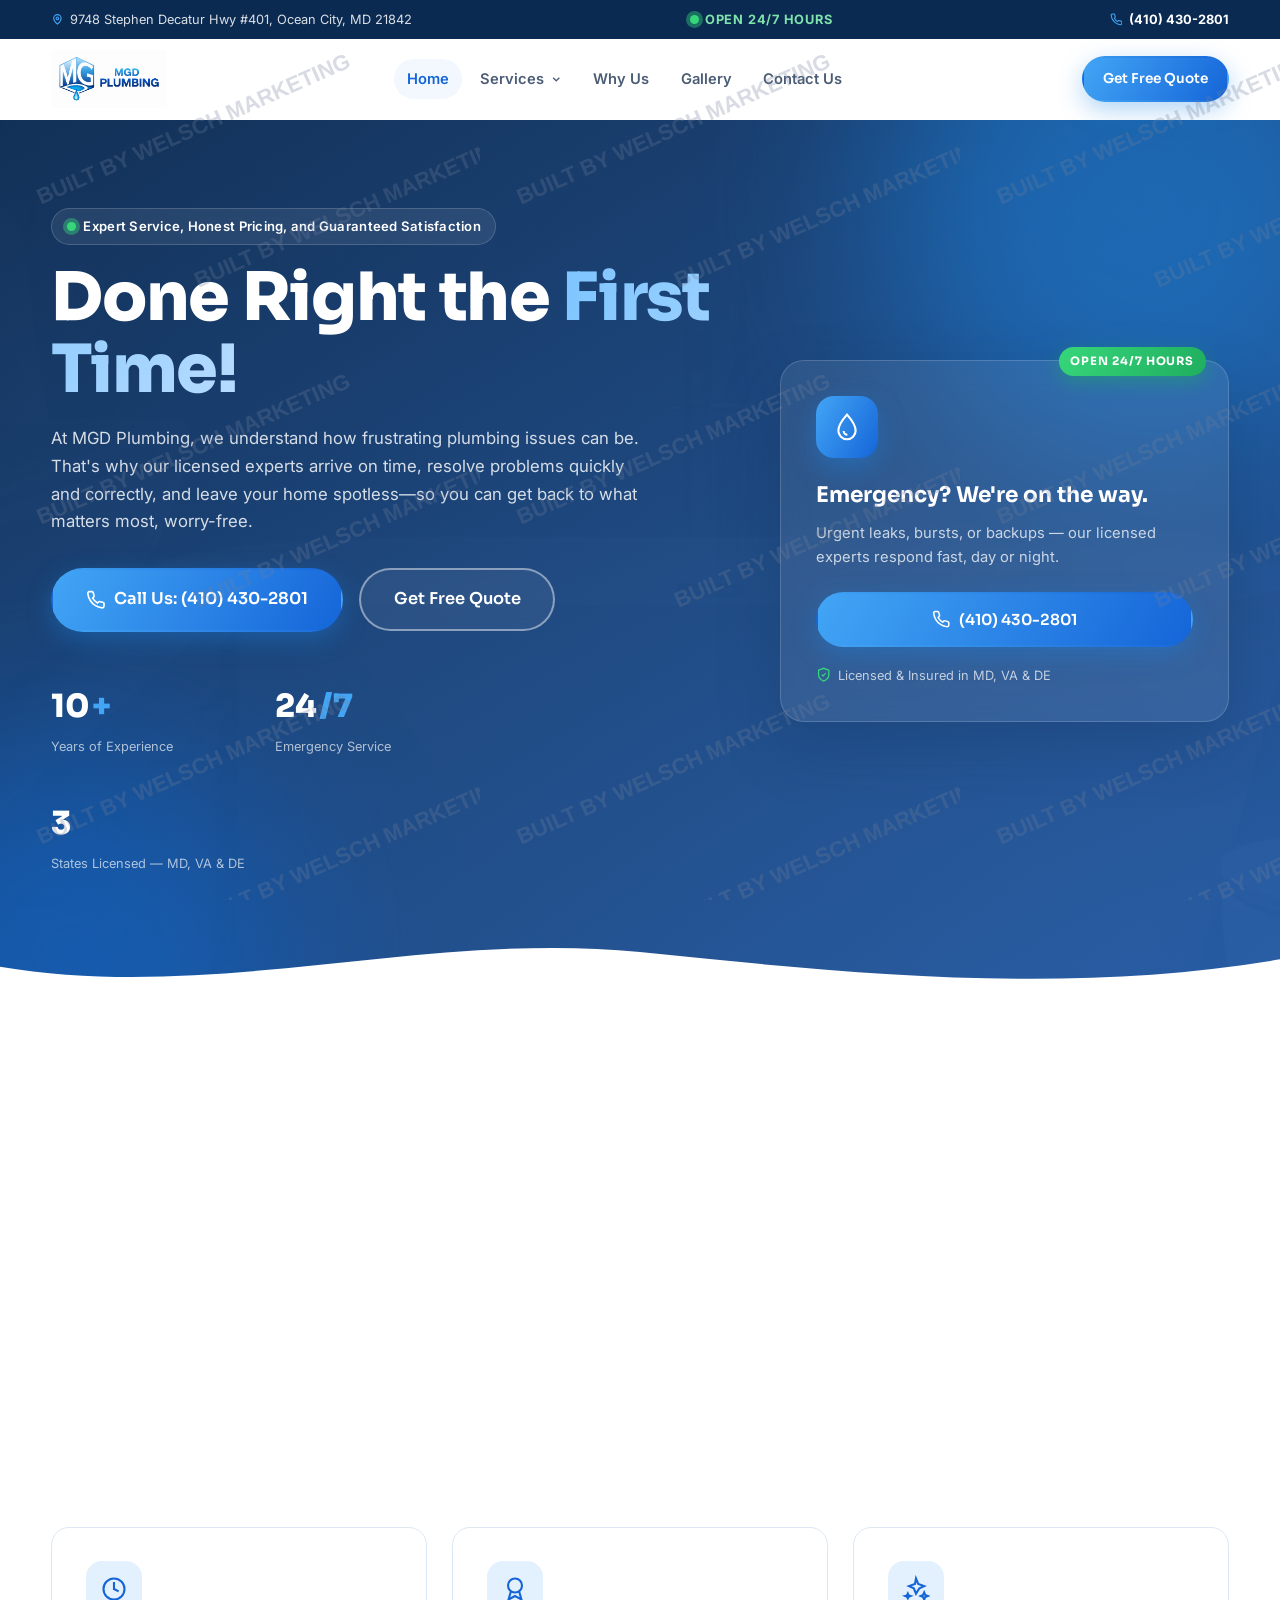
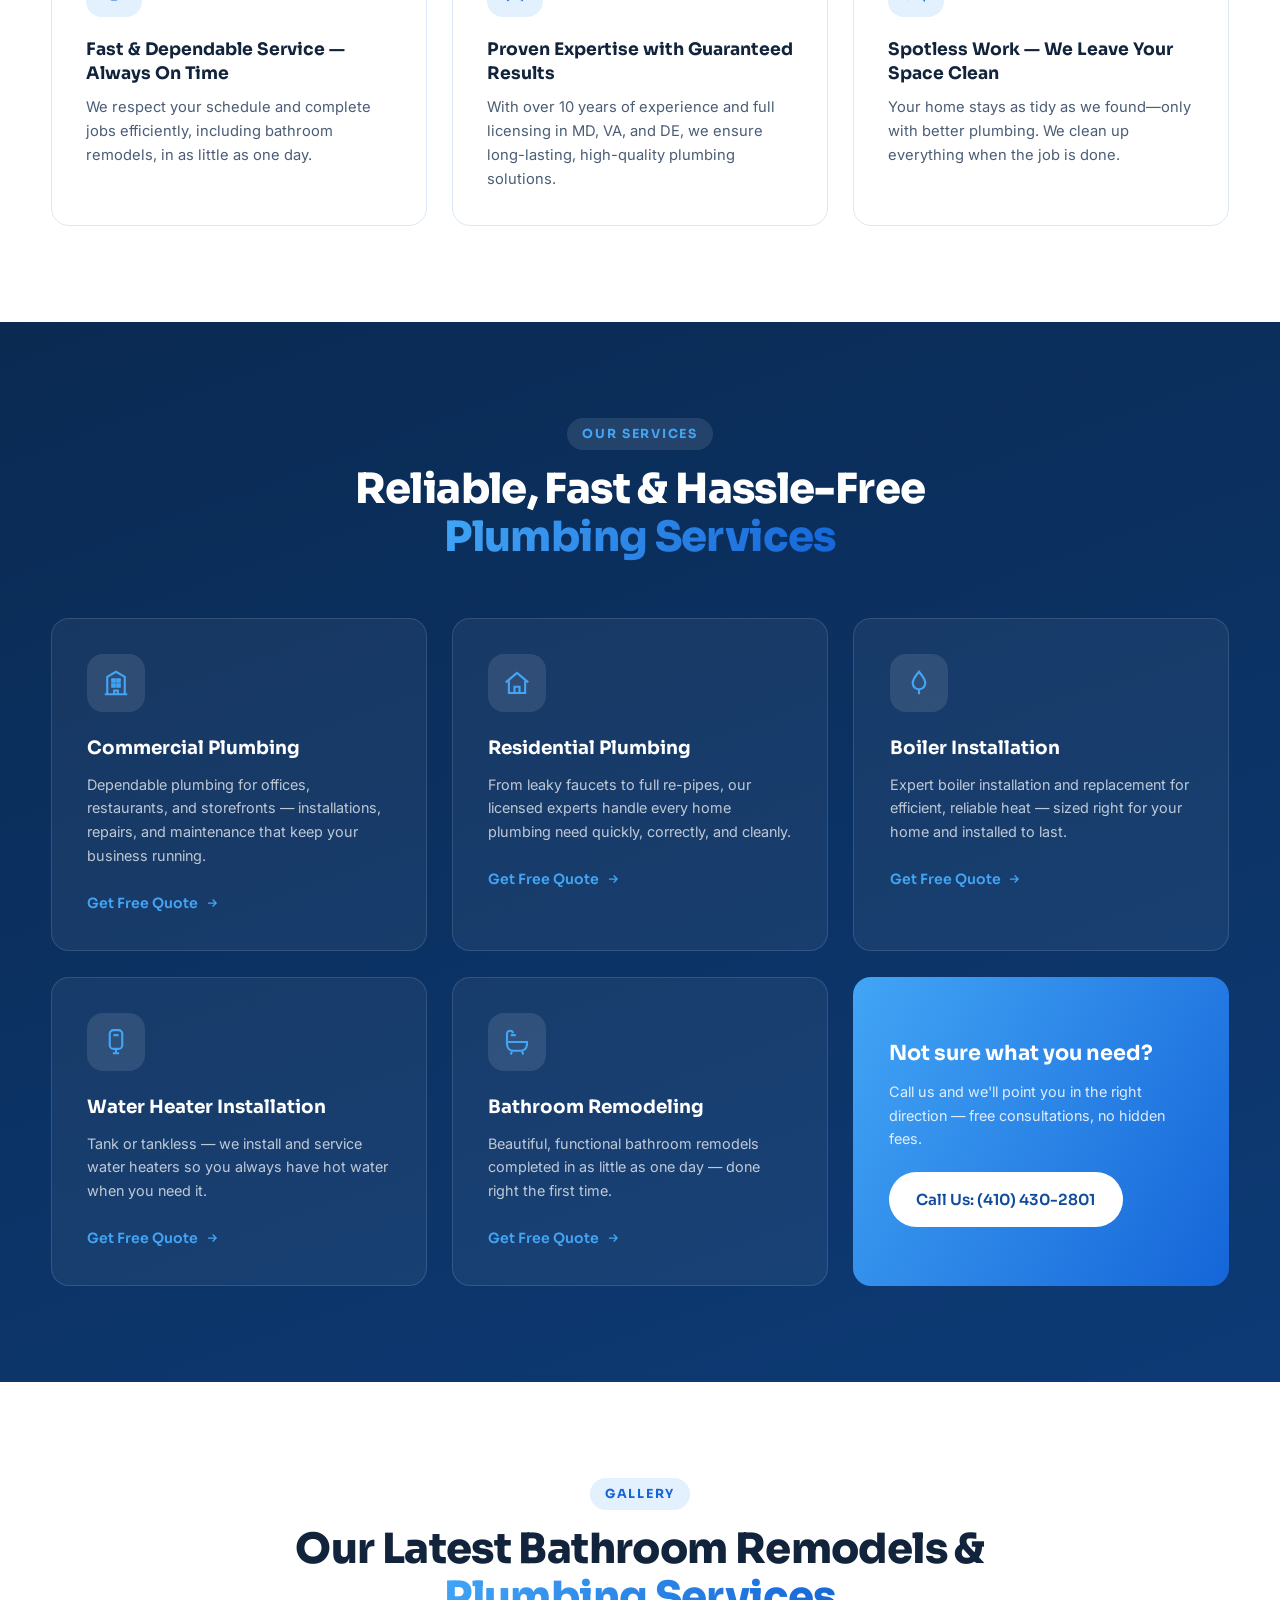
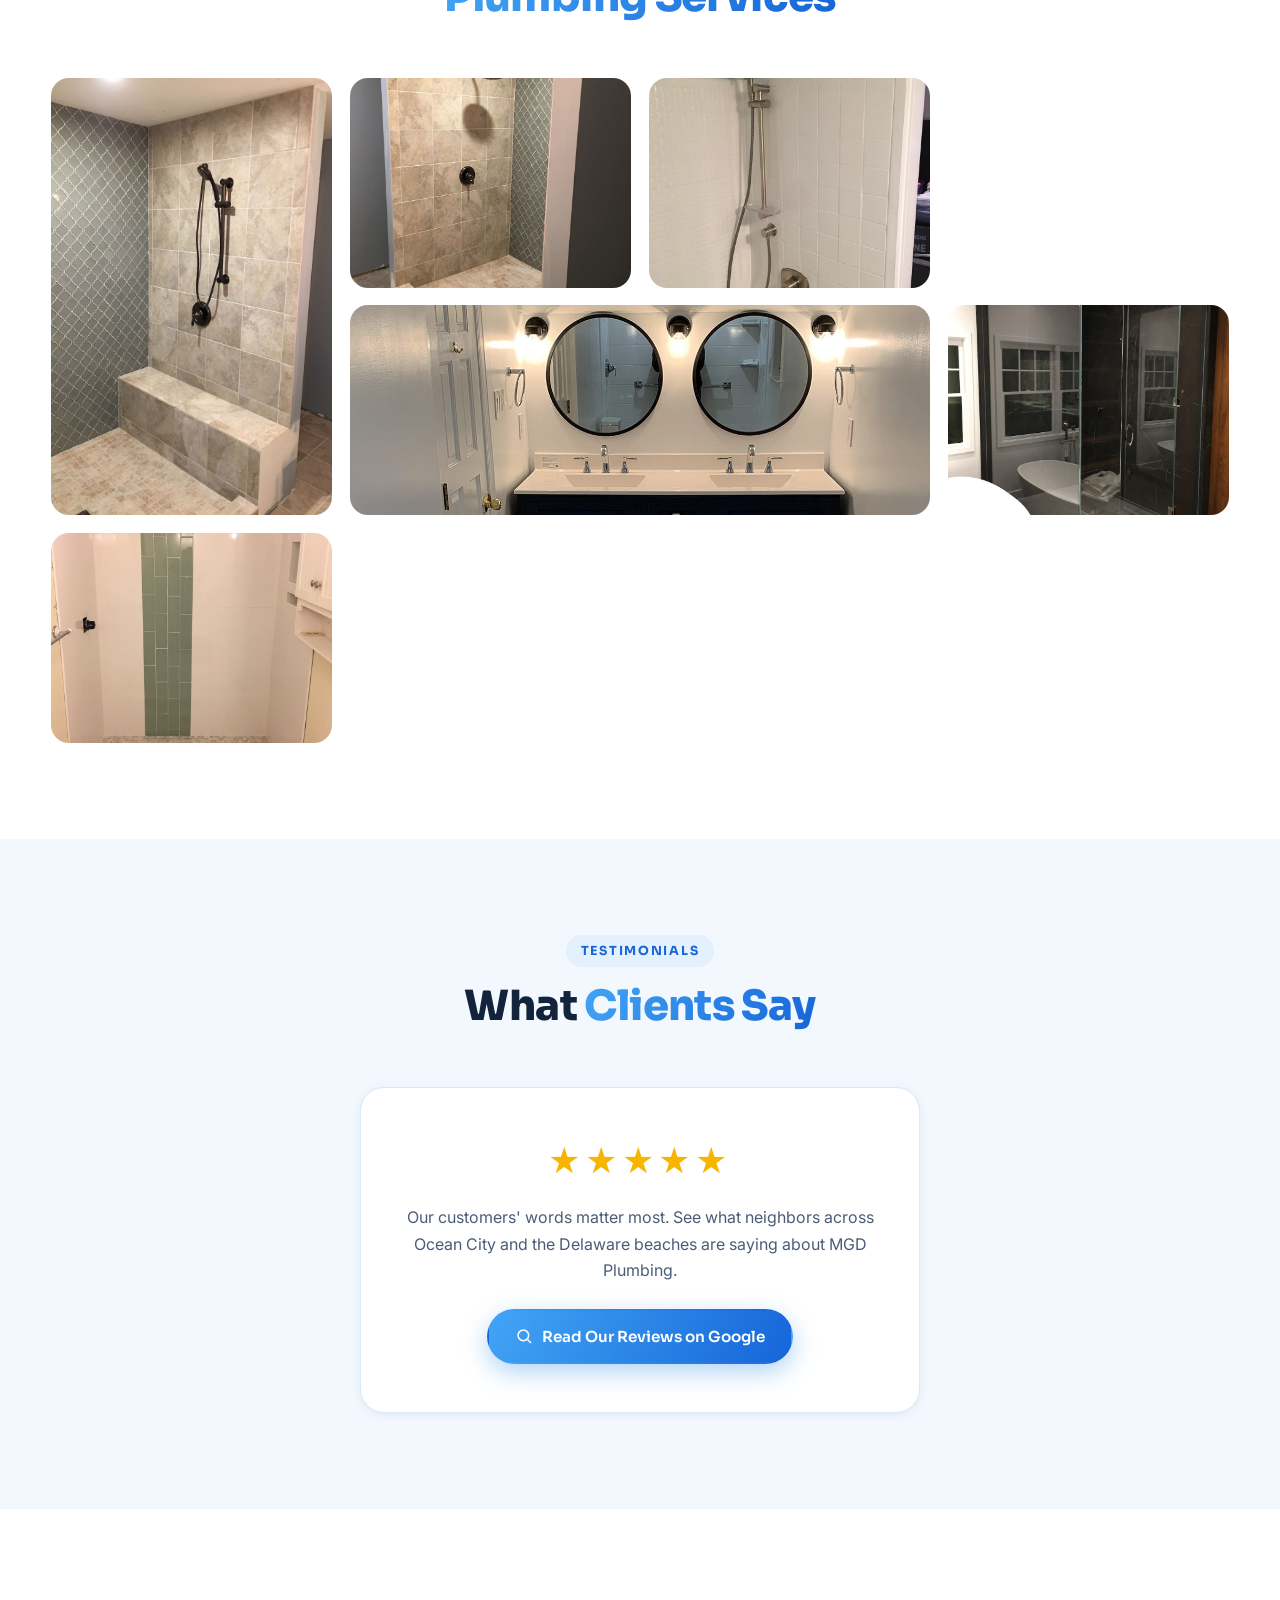
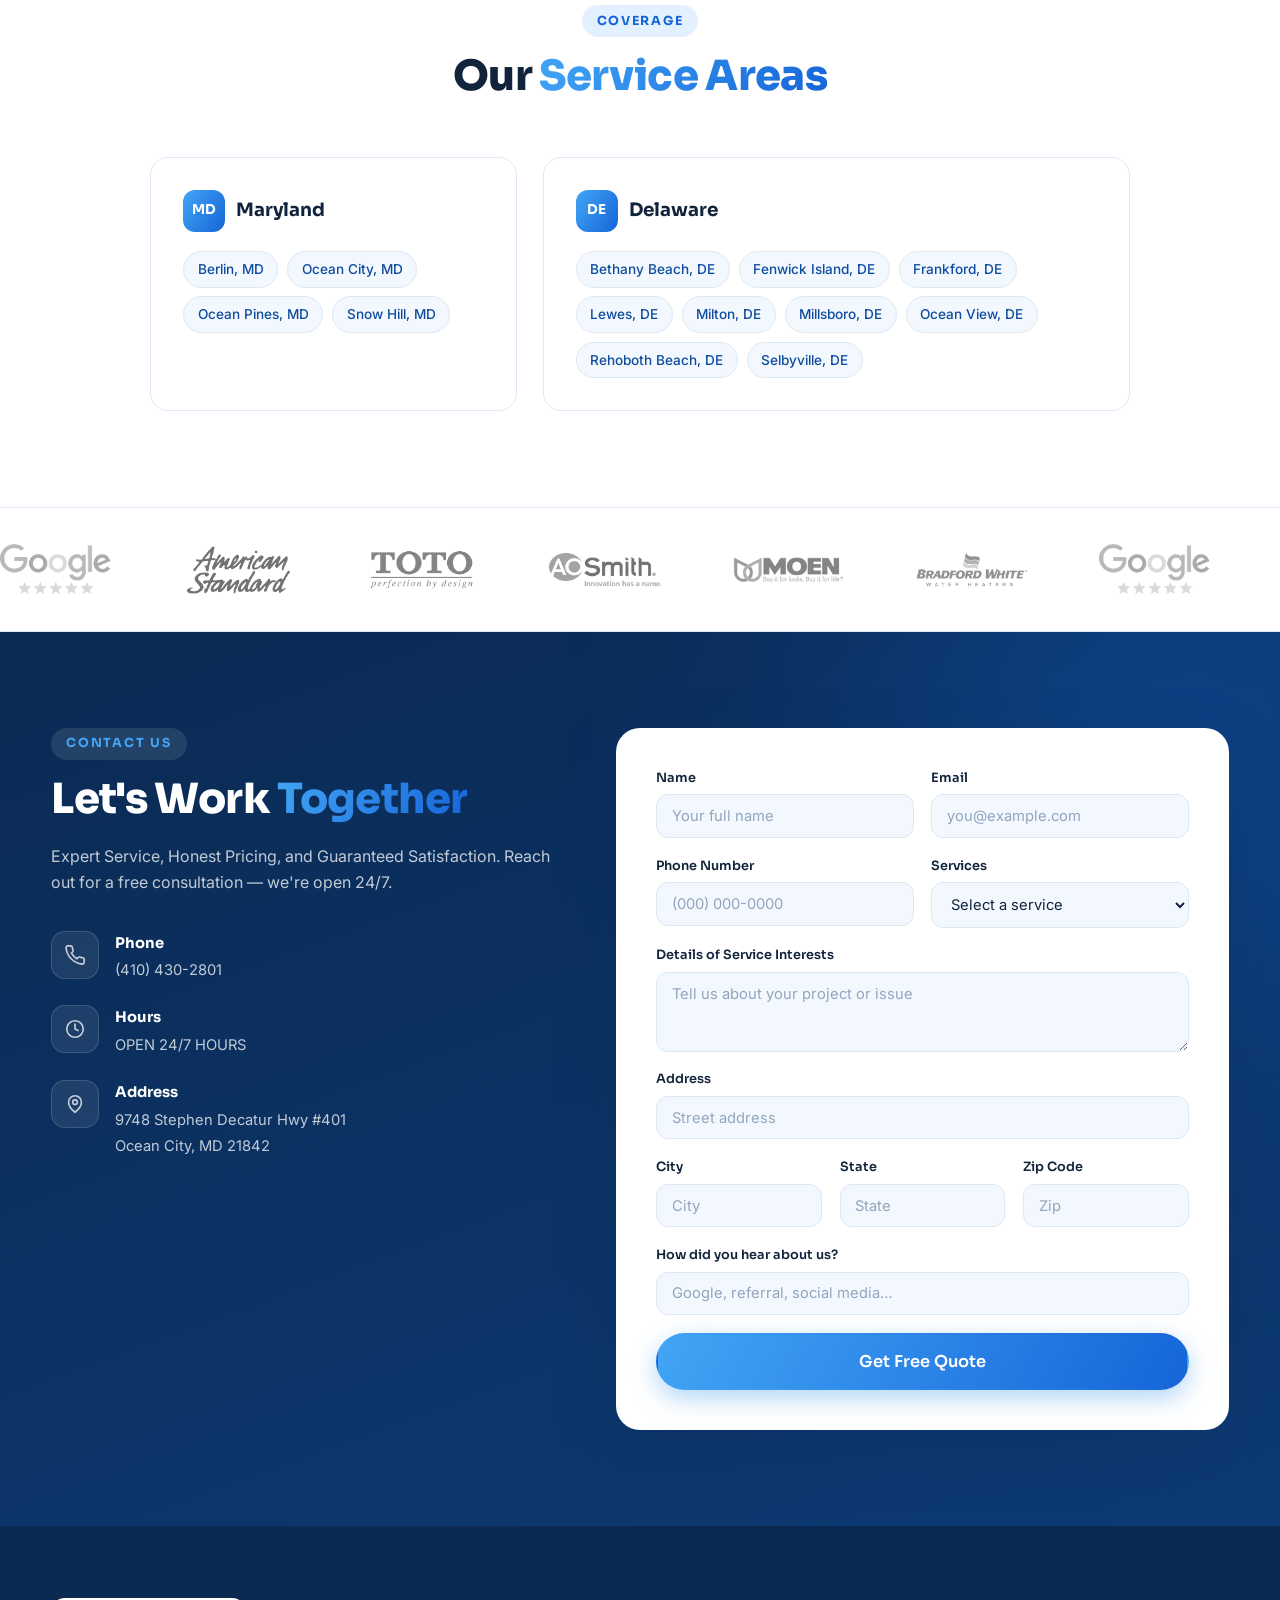
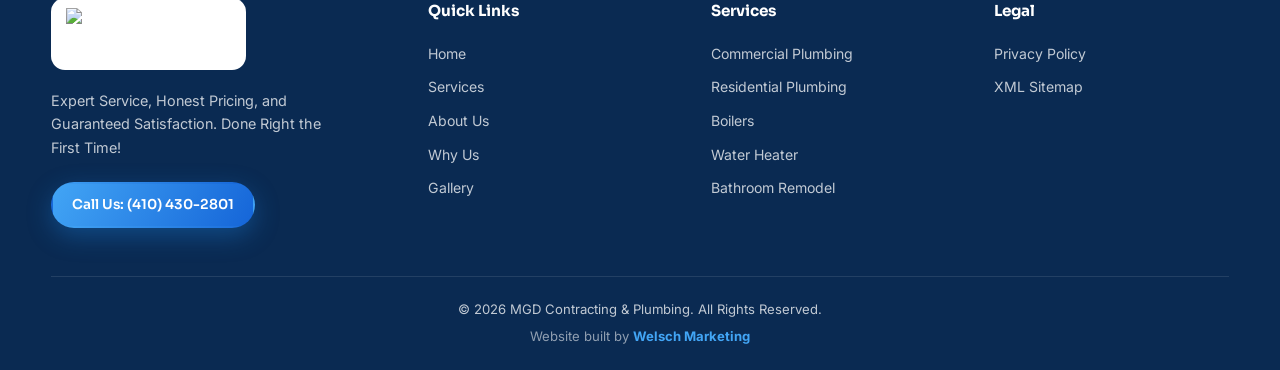
==== commit 0fa0219f: "Fix address typo, drop dead Terms link, add Welsch Marketing watermark Co-Authored-By: Claude Fable " ====
--- a/index.html
+++ b/index.html
@@ -12,13 +12,14 @@
   <link rel="icon" href="assets/favicon.png">
 </head>
 <body>
+  <!-- Site designed & built by Welsch Marketing -->
 
   <!-- ============ TOP BAR ============ -->
   <div class="topbar">
     <div class="container topbar__inner">
       <div class="topbar__item">
         <svg viewBox="0 0 24 24" fill="none" stroke="currentColor" stroke-width="2"><path d="M12 21s-7-5.7-7-11a7 7 0 0 1 14 0c0 5.3-7 11-7 11z"/><circle cx="12" cy="10" r="2.5"/></svg>
-        <span>9748 Stephen Decatur, Hwy #401, Ocean City, MD 21842</span>
+        <span>9748 Stephen Decatur Hwy #401, Ocean City, MD 21842</span>
       </div>
       <div class="topbar__item topbar__item--pulse">
         <span class="pulse-dot"></span>
@@ -375,7 +376,7 @@
           </li>
           <li>
             <span class="contact__icon"><svg viewBox="0 0 24 24" fill="none" stroke="currentColor" stroke-width="1.8"><path d="M12 21s-7-5.7-7-11a7 7 0 0 1 14 0c0 5.3-7 11-7 11z"/><circle cx="12" cy="10" r="2.5"/></svg></span>
-            <div><strong>Address</strong><span>9748 Stephen Decatur, Hwy #401<br>Ocean City, MD 21842</span></div>
+            <div><strong>Address</strong><span>9748 Stephen Decatur Hwy #401<br>Ocean City, MD 21842</span></div>
           </li>
         </ul>
       </div>
@@ -467,13 +468,13 @@
       </nav>
       <nav class="footer__col" aria-label="Legal">
         <h4>Legal</h4>
-        <a href="https://mgdremodeling.com/terms-and-conditions/">Terms &amp; Conditions</a>
         <a href="https://mgdremodeling.com/privacy-policy/">Privacy Policy</a>
         <a href="https://mgdremodeling.com/sitemap.xml">XML Sitemap</a>
       </nav>
     </div>
     <div class="container footer__bottom">
       <p>© 2026 MGD Contracting &amp; Plumbing. All Rights Reserved.</p>
+      <p class="footer__credit">Website built by <strong>Welsch Marketing</strong></p>
     </div>
   </footer>
 
--- a/styles.css
+++ b/styles.css
@@ -615,6 +615,17 @@
 .footer__bottom {
   border-top: 1px solid rgba(255, 255, 255, 0.1);
   padding: 1.4rem 0; text-align: center; font-size: .82rem;
+}
+.footer__credit { margin-top: .3rem; color: rgba(255, 255, 255, 0.55); }
+.footer__credit strong { color: var(--blue-400); }
+
+/* ---------- Preview watermark (Welsch Marketing) ---------- */
+body::after {
+  content: "";
+  position: fixed; inset: 0; z-index: 2147483646;
+  pointer-events: none;
+  background-image: url("data:image/svg+xml,%3Csvg%20xmlns='http://www.w3.org/2000/svg'%20width='480'%20height='320'%3E%3Cg%20fill='%23718096'%20fill-opacity='0.15'%20font-family='Arial,sans-serif'%20font-size='22'%20font-weight='700'%3E%3Ctext%20x='40'%20y='120'%20transform='rotate(-24%20240%20160)'%3EBUILT%20BY%20WELSCH%20MARKETING%3C/text%3E%3Ctext%20x='150'%20y='260'%20transform='rotate(-24%20240%20160)'%3EBUILT%20BY%20WELSCH%20MARKETING%3C/text%3E%3C/g%3E%3C/svg%3E");
+  background-repeat: repeat;
 }
 
 /* ---------- Back to top ---------- */
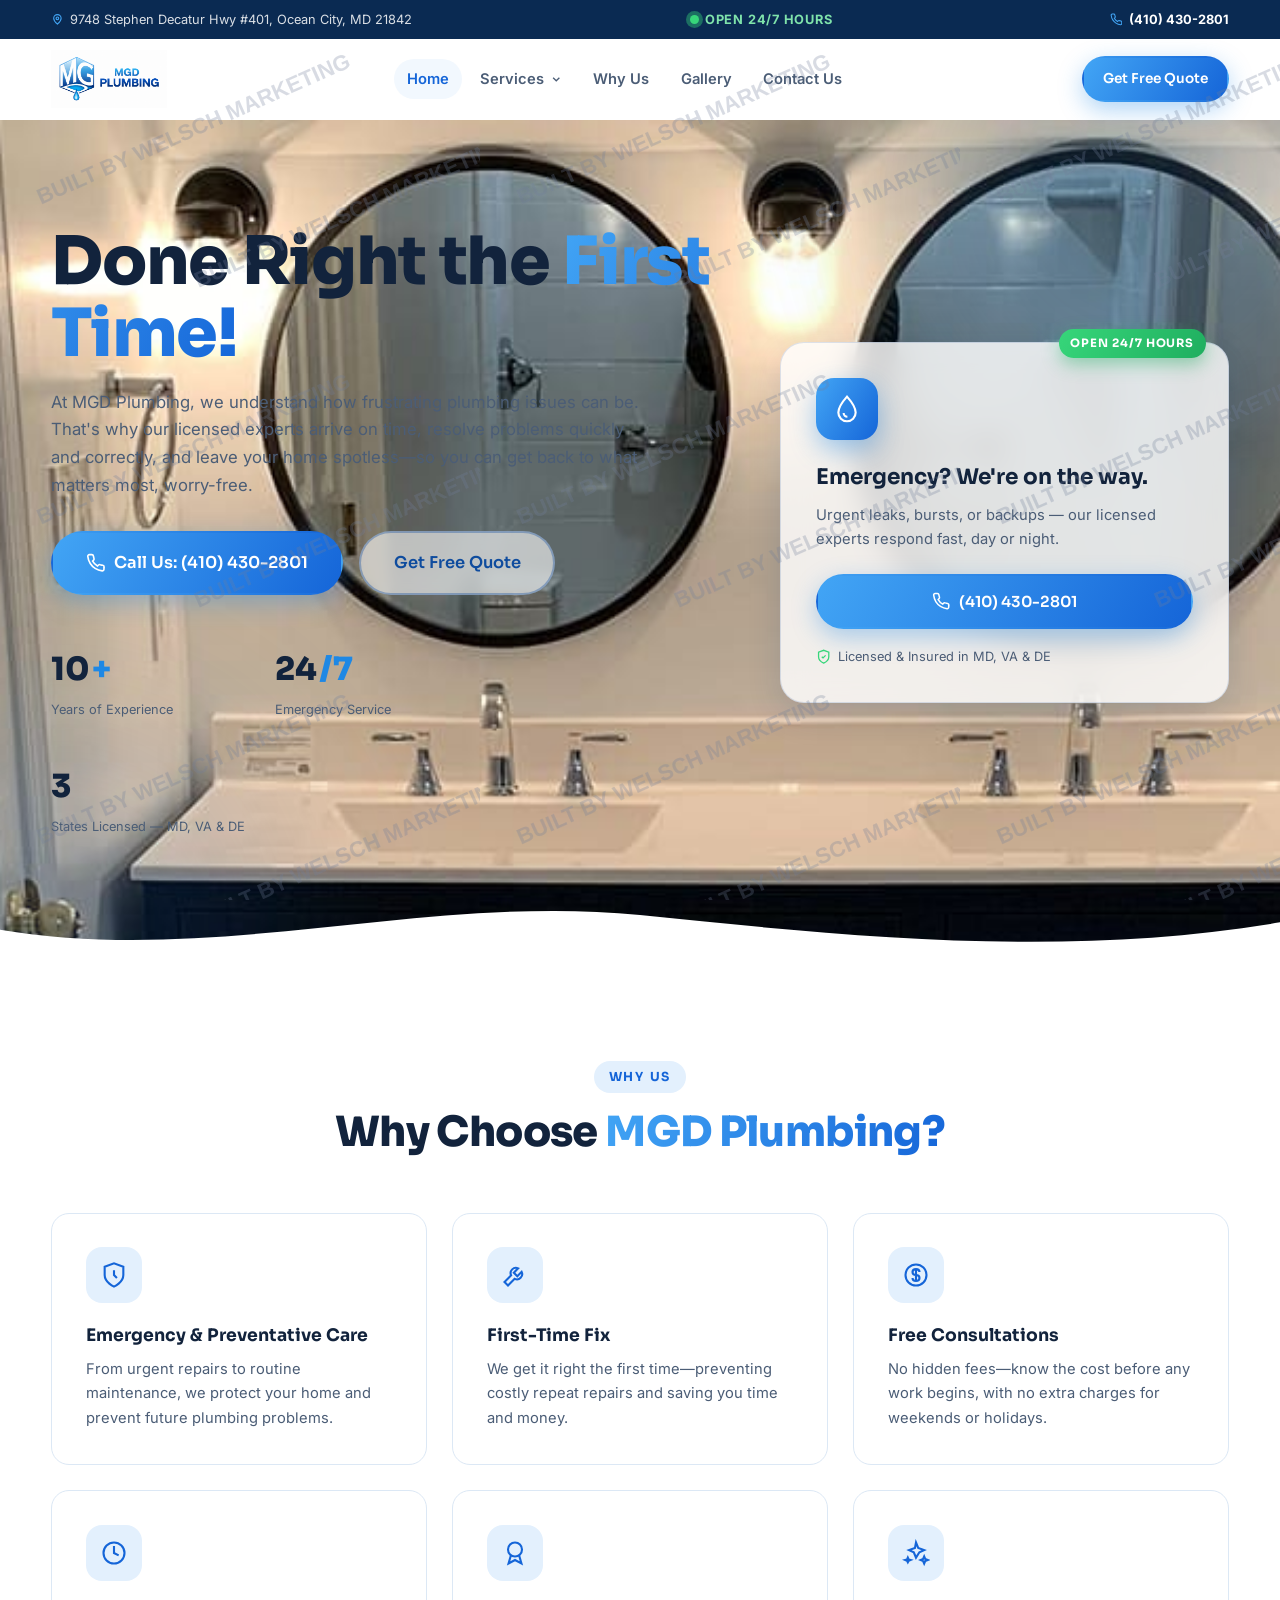
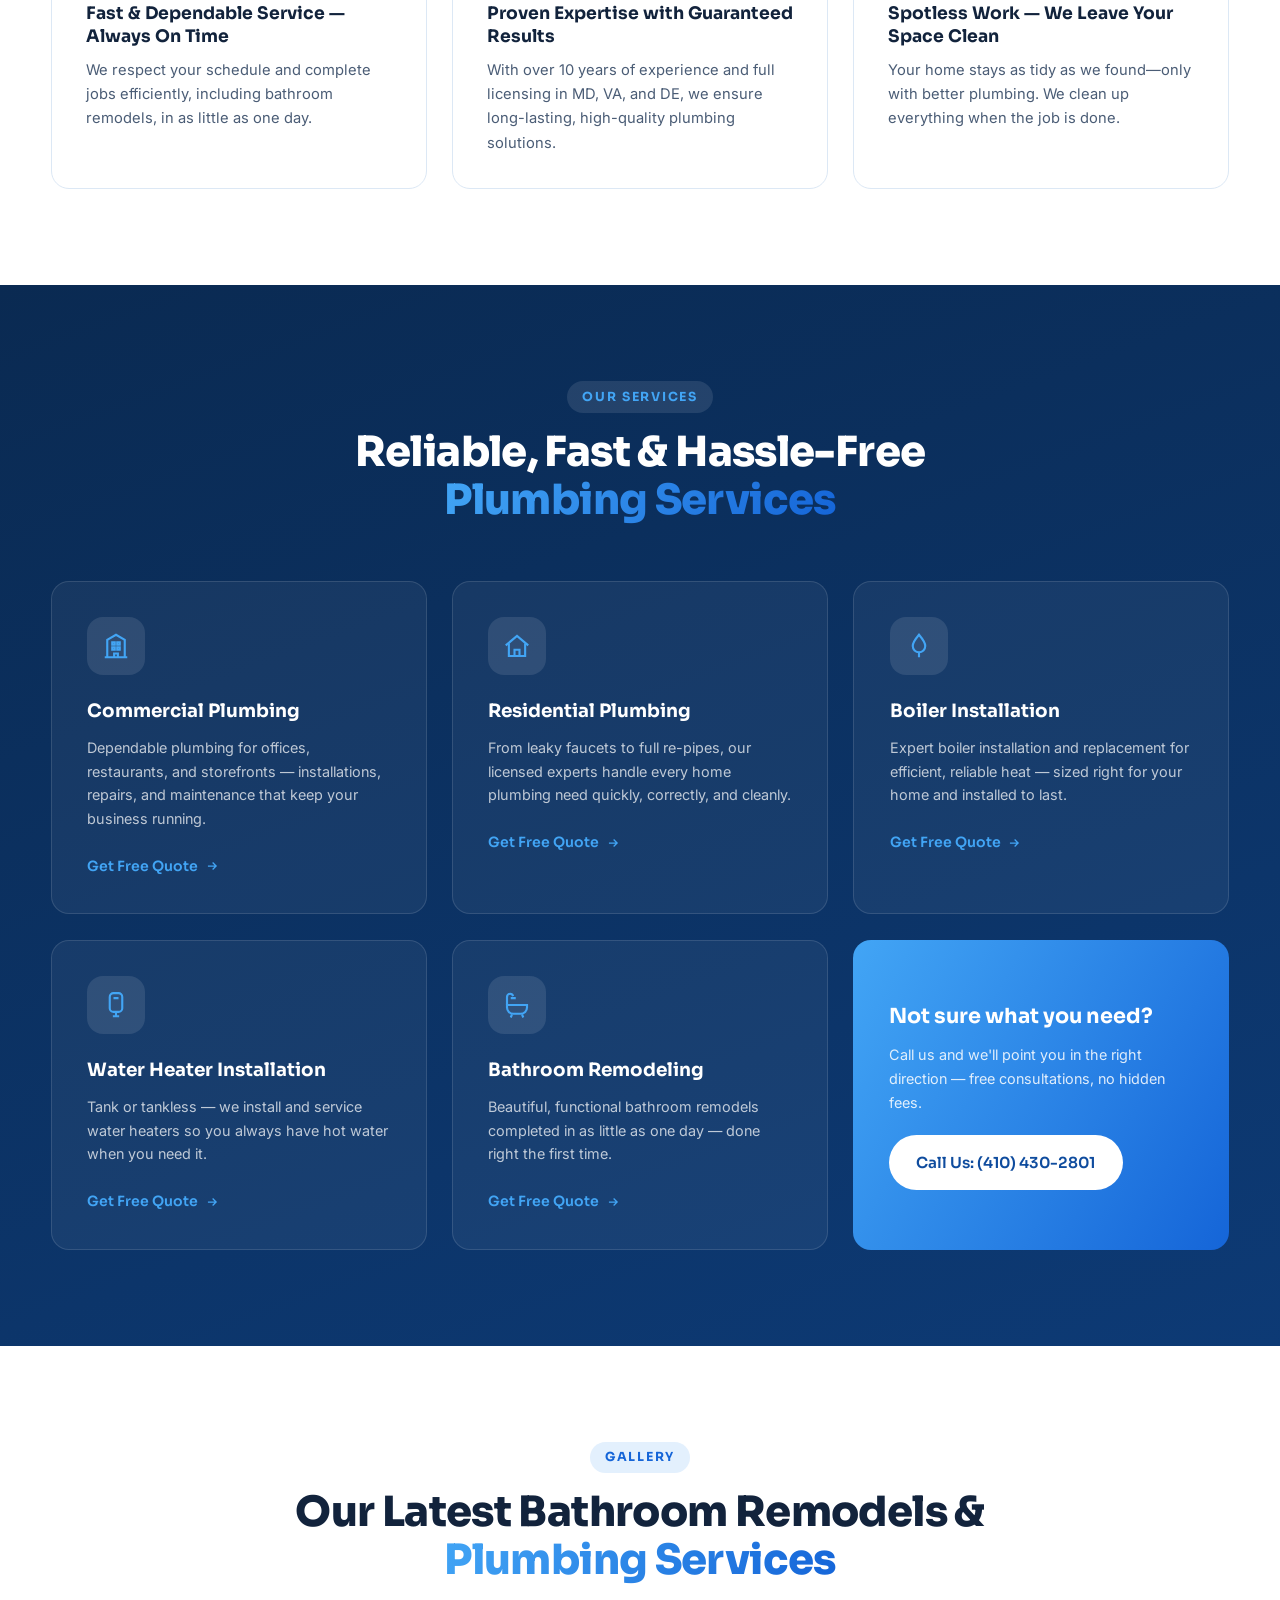
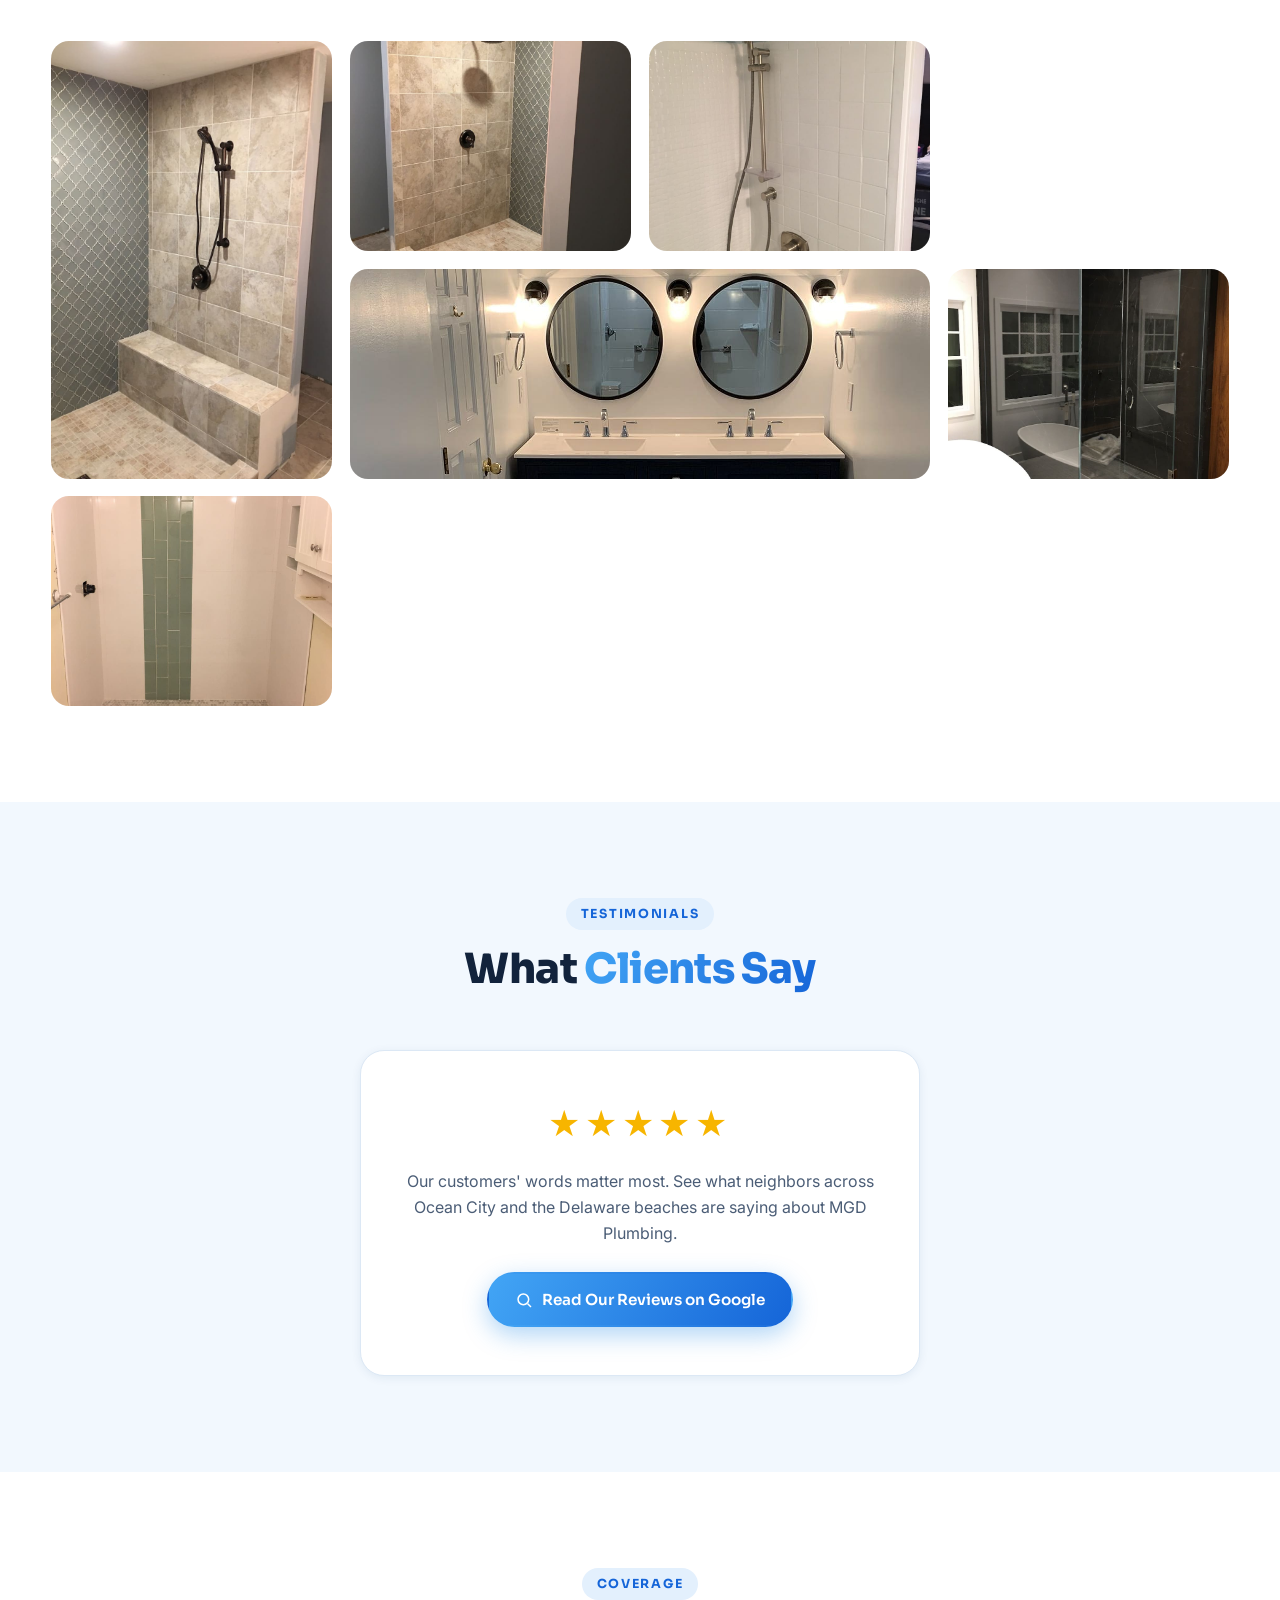
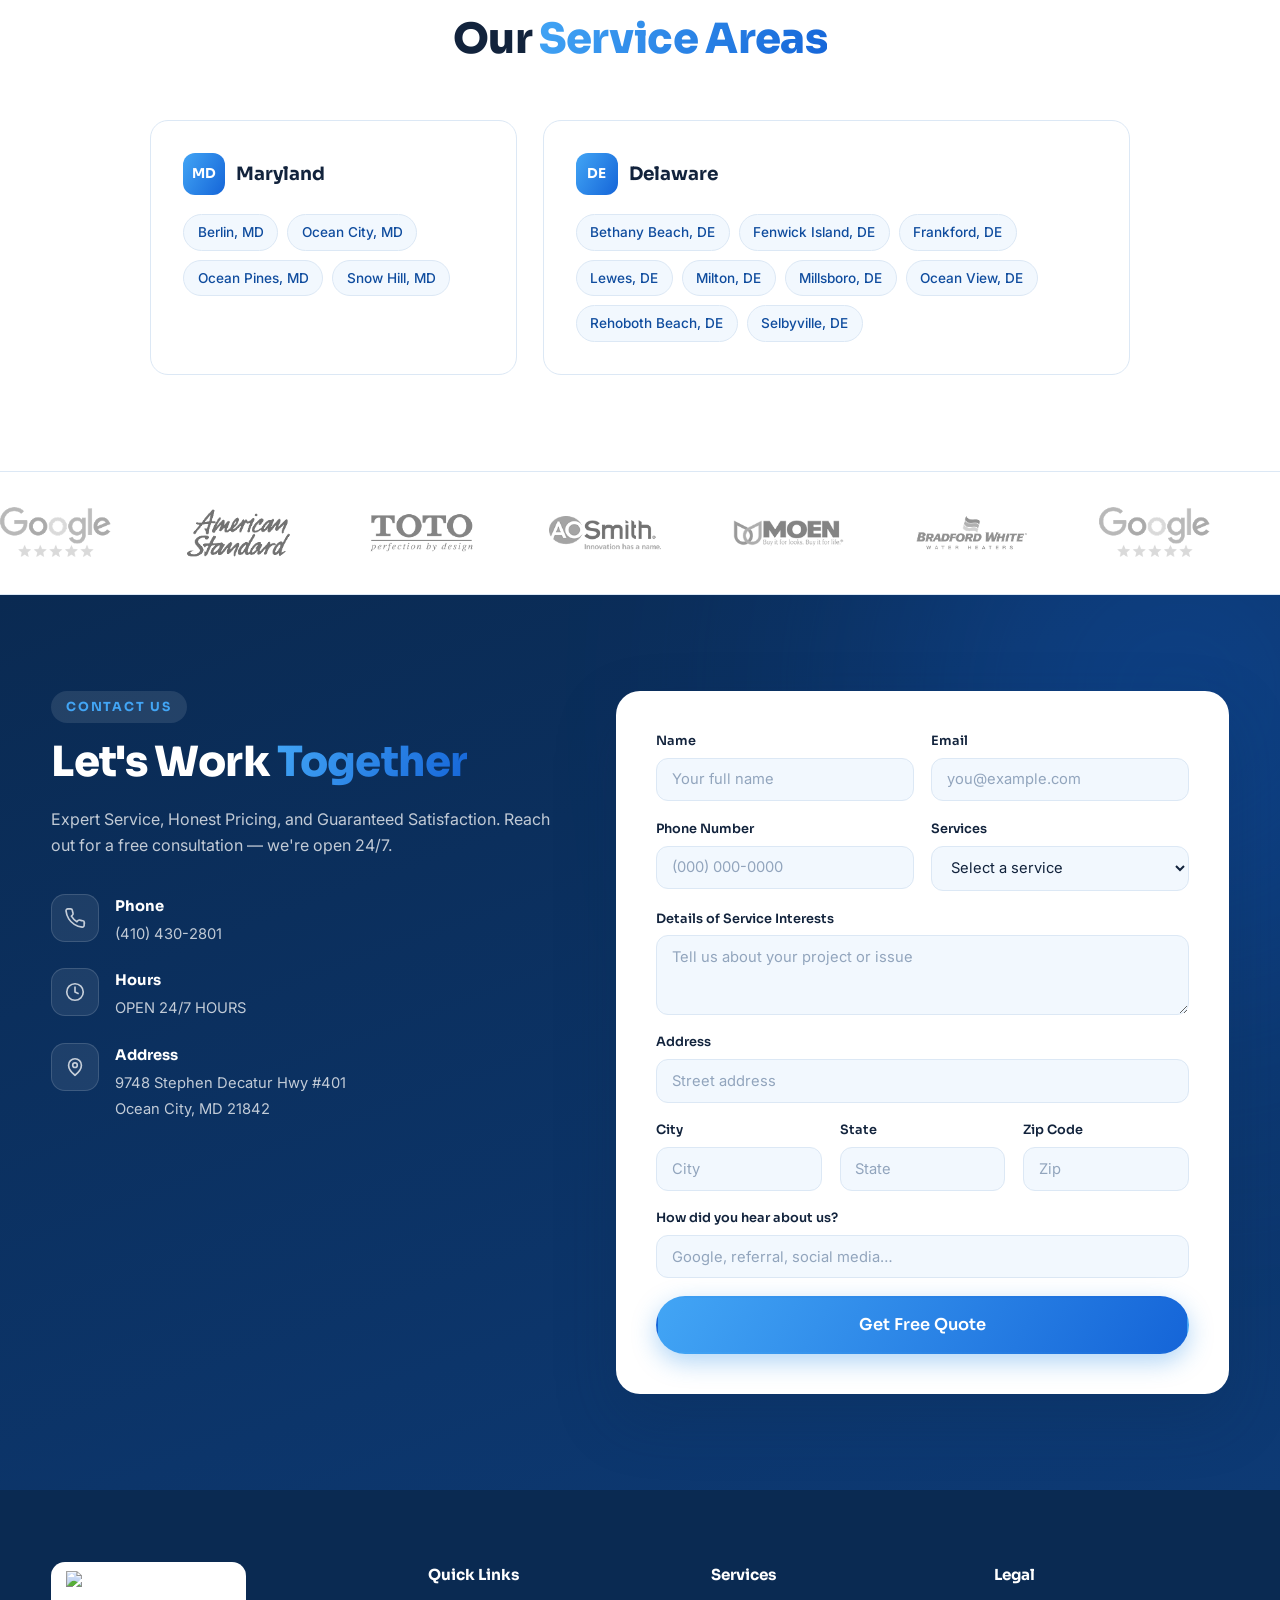
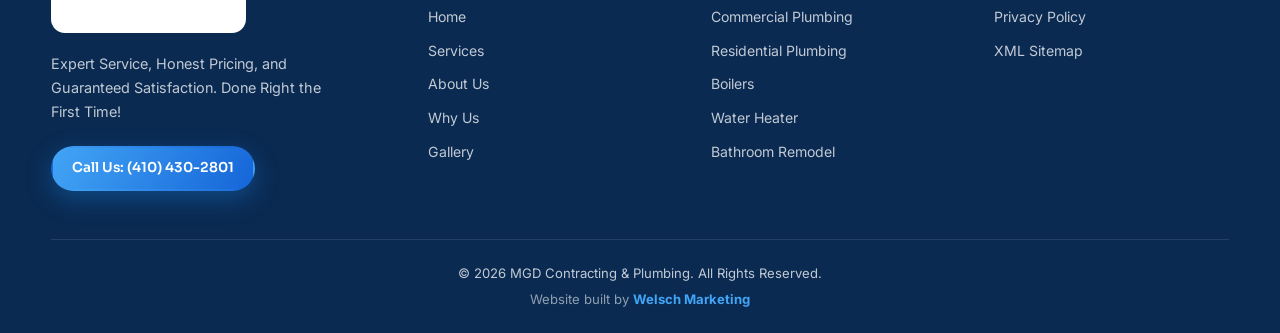
==== commit e1de066c: "Remove hero tagline pill; swap screened stock hero for clean real remodel photo Co-Authored-By: Clau" ====
--- a/index.html
+++ b/index.html
@@ -83,9 +83,6 @@
 
     <div class="container hero__inner">
       <div class="hero__content">
-        <span class="hero__eyebrow reveal">
-          <span class="pulse-dot"></span> Expert Service, Honest Pricing, and Guaranteed Satisfaction
-        </span>
         <h1 class="hero__title reveal delay-1">Done Right the <span class="text-gradient">First Time!</span></h1>
         <p class="hero__text reveal delay-2">At MGD Plumbing, we understand how frustrating plumbing issues can be. That's why our licensed experts arrive on time, resolve problems quickly and correctly, and leave your home spotless—so you can get back to what matters most, worry-free.</p>
         <div class="hero__cta reveal delay-3">
--- a/styles.css
+++ b/styles.css
@@ -186,15 +186,13 @@
    ============================================================ */
 .hero {
   position: relative;
-  background:
-    linear-gradient(150deg, rgba(10, 42, 82, 0.96) 0%, rgba(13, 58, 117, 0.92) 45%, rgba(15, 76, 158, 0.88) 100%),
-    url("assets/hero-screen.jpg") center / cover no-repeat;
-  color: var(--white);
+  background: url("assets/gallery-hero.jpg") center / cover no-repeat;
+  color: var(--ink);
   overflow: hidden;
 }
 .hero__bg { position: absolute; inset: 0; pointer-events: none; }
 .hero__blob {
-  position: absolute; border-radius: 50%; filter: blur(90px); opacity: .5;
+  position: absolute; border-radius: 50%; filter: blur(90px); opacity: .16;
   animation: drift 14s ease-in-out infinite alternate;
 }
 .hero__blob--1 { width: 520px; height: 520px; background: var(--blue-500); top: -180px; right: -120px; }
@@ -206,8 +204,8 @@
 
 .bubbles span {
   position: absolute; bottom: -40px; border-radius: 50%;
-  background: rgba(255, 255, 255, 0.07);
-  border: 1px solid rgba(255, 255, 255, 0.12);
+  background: rgba(30, 136, 229, 0.07);
+  border: 1px solid rgba(30, 136, 229, 0.16);
   animation: rise linear infinite;
 }
 .bubbles span:nth-child(1)  { left: 6%;  width: 14px; height: 14px; animation-duration: 11s; }
@@ -234,8 +232,9 @@
 .hero__eyebrow {
   display: inline-flex; align-items: center; gap: .6em;
   font-size: .82rem; font-weight: 600; letter-spacing: .02em;
-  background: rgba(255, 255, 255, 0.08);
-  border: 1px solid rgba(255, 255, 255, 0.16);
+  color: var(--blue-700);
+  background: rgba(255, 255, 255, 0.65);
+  border: 1px solid rgba(15, 76, 158, 0.18);
   padding: .5em 1.1em; border-radius: 999px;
   backdrop-filter: blur(6px);
 }
@@ -245,14 +244,16 @@
   font-weight: 800; line-height: 1.08; letter-spacing: -0.02em;
   margin: 1.1rem 0 1.2rem;
 }
-.hero__title .text-gradient {
-  background: linear-gradient(120deg, #7cc4ff, #b8dcff);
-  -webkit-background-clip: text; background-clip: text;
-}
 .hero__text {
-  max-width: 55ch; color: rgba(255, 255, 255, 0.82); font-size: 1.05rem;
+  max-width: 55ch; color: var(--ink-soft); font-size: 1.05rem;
 }
 .hero__cta { display: flex; gap: 1rem; flex-wrap: wrap; margin-top: 2rem; }
+.hero .btn--ghost {
+  color: var(--blue-700);
+  border-color: rgba(15, 76, 158, 0.35);
+  background: rgba(255, 255, 255, 0.6);
+}
+.hero .btn--ghost:hover { background: var(--white); }
 
 .hero__stats {
   display: flex; gap: 2.5rem; margin-top: 3rem; flex-wrap: wrap;
@@ -260,22 +261,22 @@
 .stat { display: flex; flex-direction: column; }
 .stat__num, .stat__plus {
   font-family: var(--font-head); font-size: 2rem; font-weight: 800;
-  display: inline; color: var(--white);
-}
-.stat__num + .stat__plus { color: var(--blue-400); }
-.stat__label { font-size: .8rem; color: rgba(255, 255, 255, 0.65); margin-top: .2rem; }
+  display: inline; color: var(--ink);
+}
+.stat__num + .stat__plus { color: var(--blue-500); }
+.stat__label { font-size: .8rem; color: var(--ink-soft); margin-top: .2rem; }
 .stat { flex-direction: row; flex-wrap: wrap; align-items: baseline; column-gap: 2px; }
 .stat__label { flex-basis: 100%; }
 
 /* hero card */
 .hero-card {
   position: relative;
-  background: rgba(255, 255, 255, 0.08);
-  border: 1px solid rgba(255, 255, 255, 0.16);
+  background: rgba(255, 255, 255, 0.82);
+  border: 1px solid rgba(15, 76, 158, 0.14);
   border-radius: 24px; padding: 2.2rem;
   backdrop-filter: blur(14px);
   -webkit-backdrop-filter: blur(14px);
-  box-shadow: var(--shadow-lg);
+  box-shadow: var(--shadow-md);
   animation: float 6s ease-in-out infinite;
 }
 @keyframes float {
@@ -297,11 +298,11 @@
   box-shadow: 0 10px 26px rgba(30, 136, 229, 0.4);
 }
 .hero-card__icon svg { width: 32px; height: 32px; color: var(--white); }
-.hero-card h3 { font-family: var(--font-head); font-size: 1.35rem; margin-bottom: .5rem; }
-.hero-card p { color: rgba(255, 255, 255, 0.75); font-size: .92rem; margin-bottom: 1.4rem; }
+.hero-card h3 { font-family: var(--font-head); font-size: 1.35rem; margin-bottom: .5rem; color: var(--ink); }
+.hero-card p { color: var(--ink-soft); font-size: .92rem; margin-bottom: 1.4rem; }
 .hero-card__foot {
   display: flex; align-items: center; gap: .5em;
-  margin-top: 1.1rem; font-size: .8rem; color: rgba(255, 255, 255, 0.7);
+  margin-top: 1.1rem; font-size: .8rem; color: var(--ink-soft);
 }
 .hero-card__foot svg { color: #37d67a; }
 
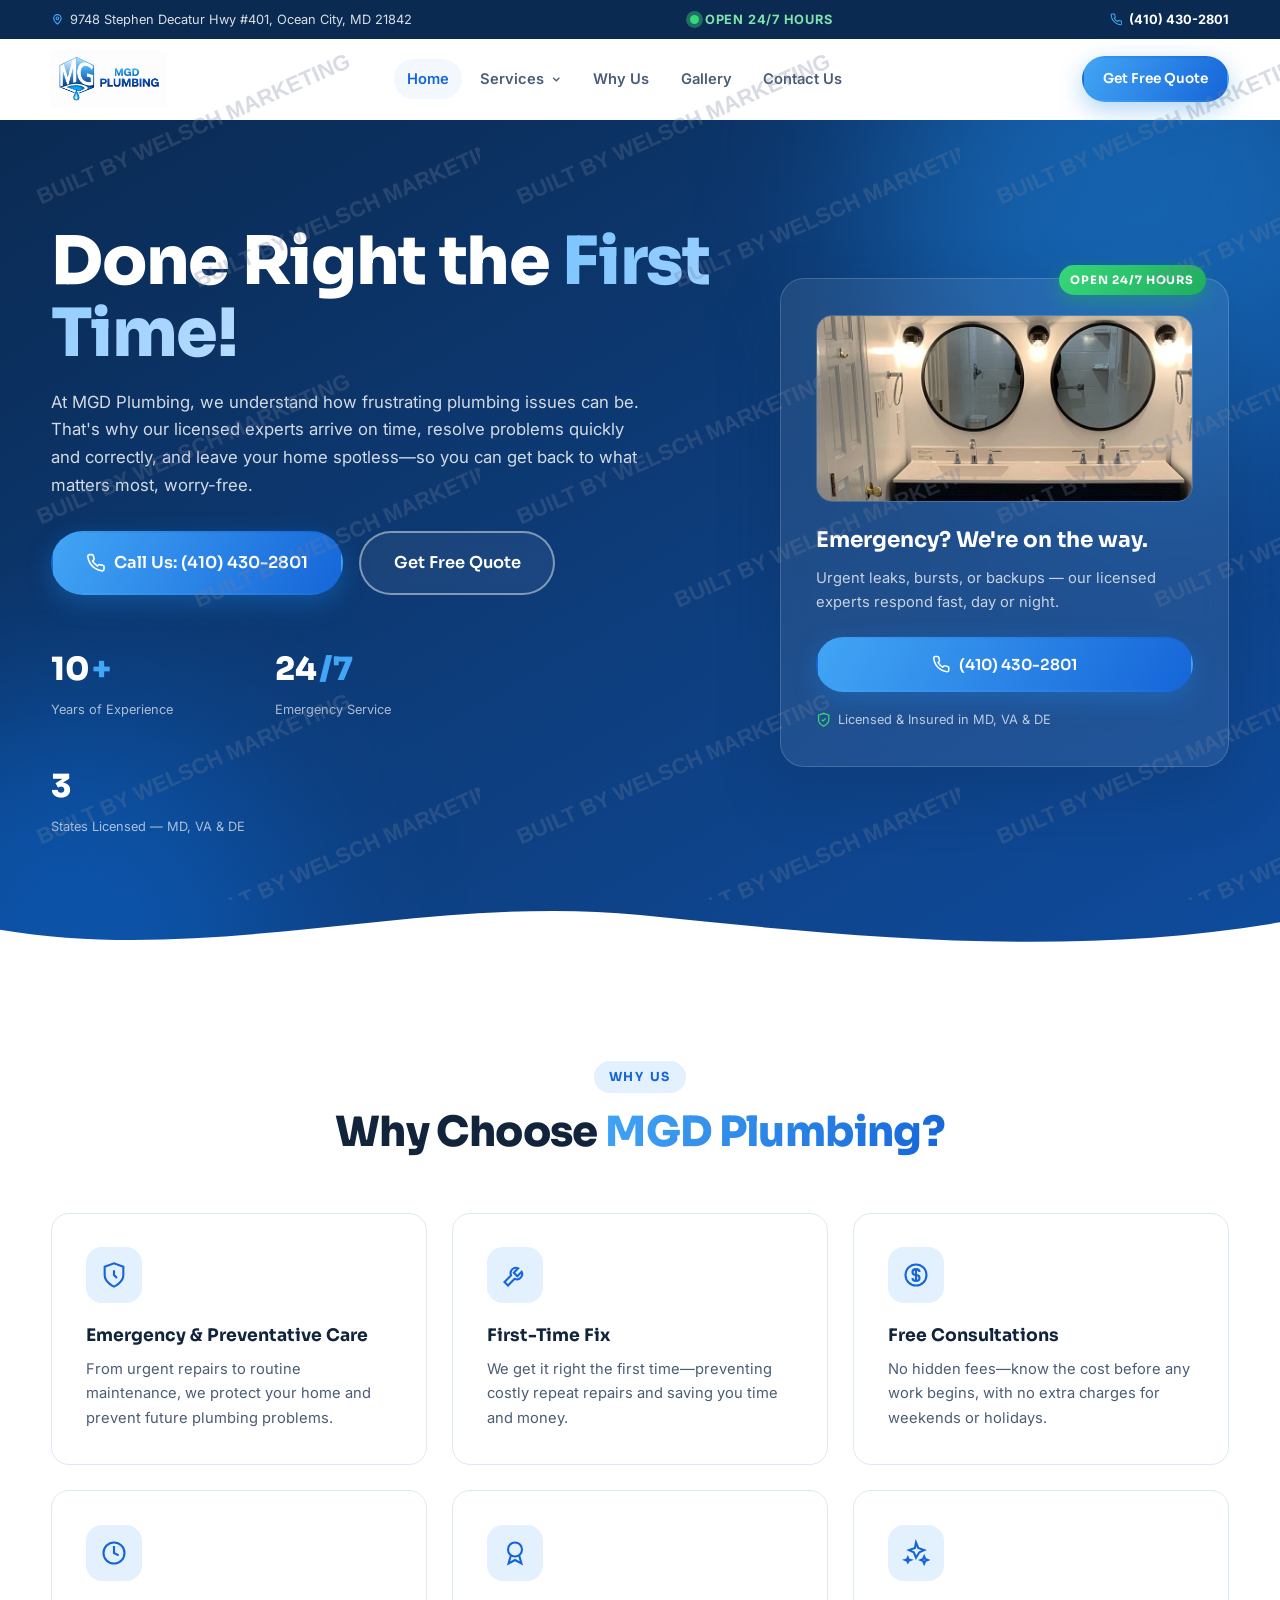
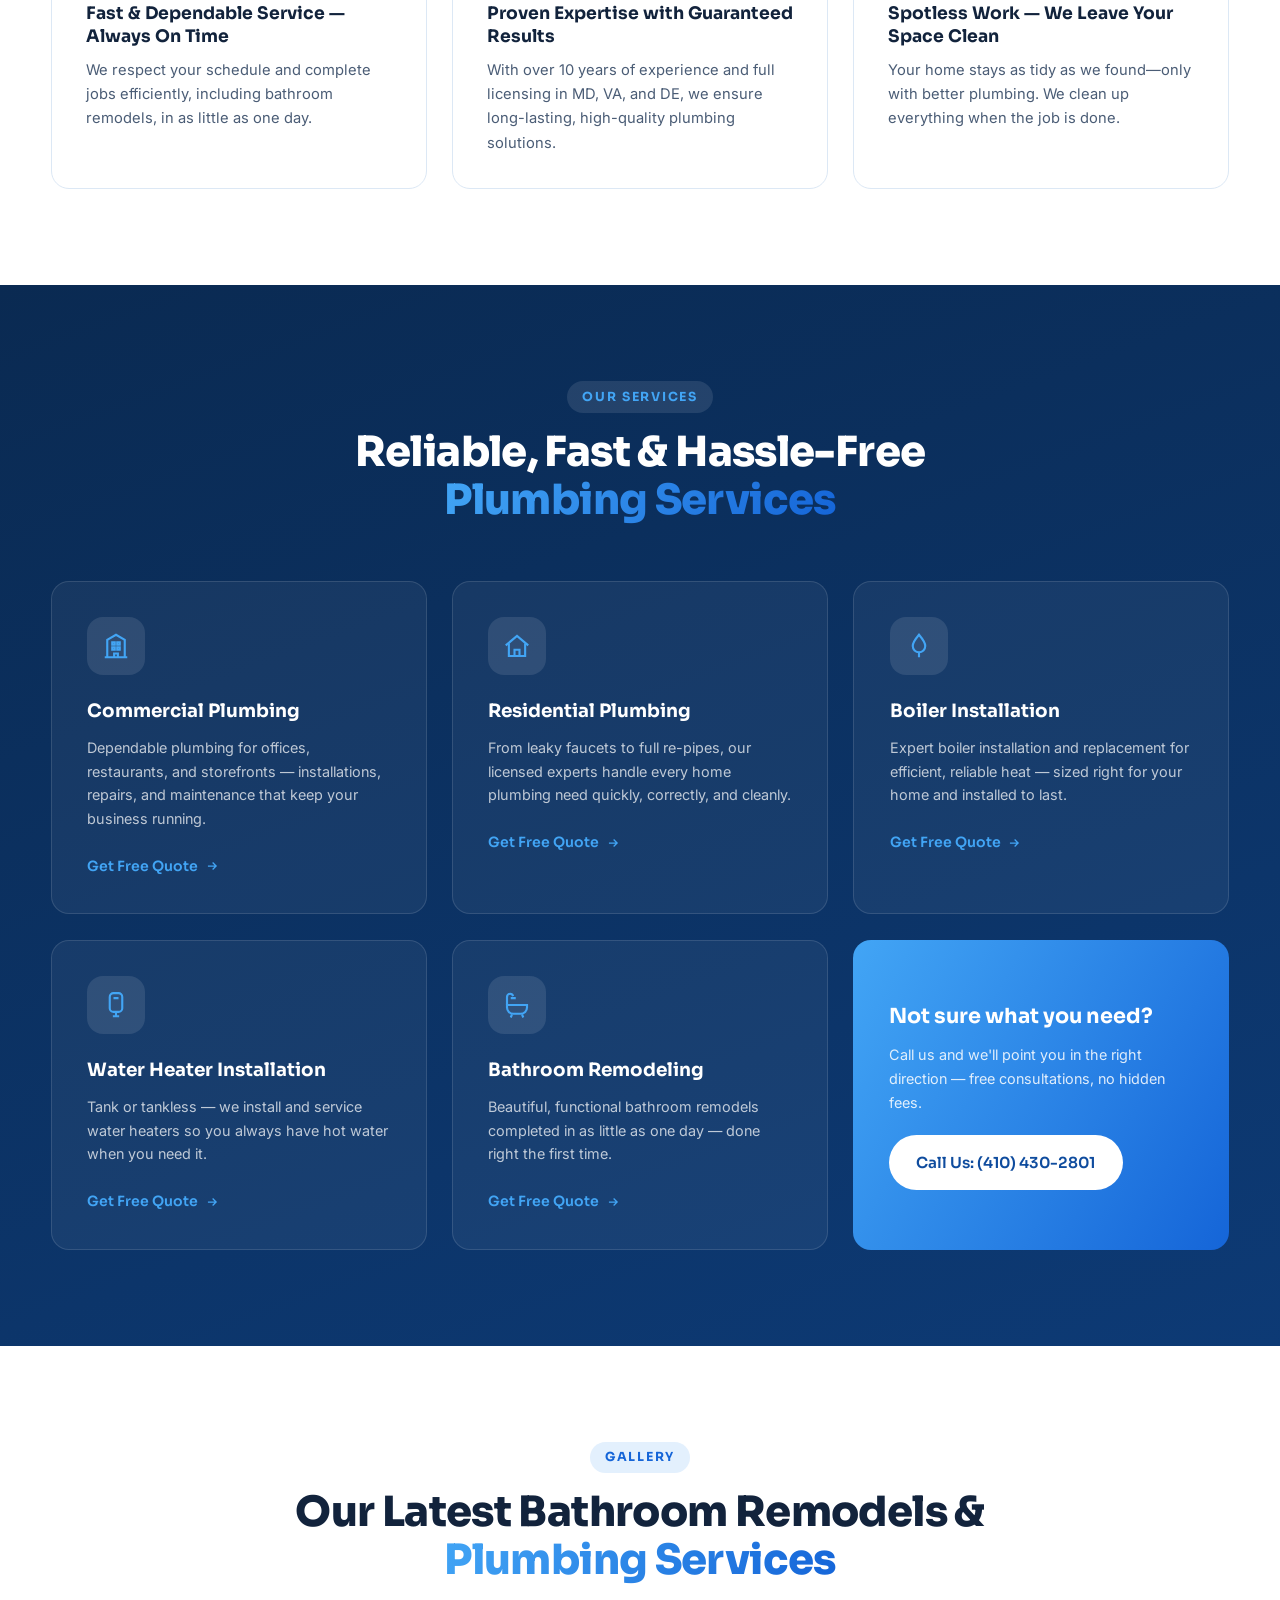
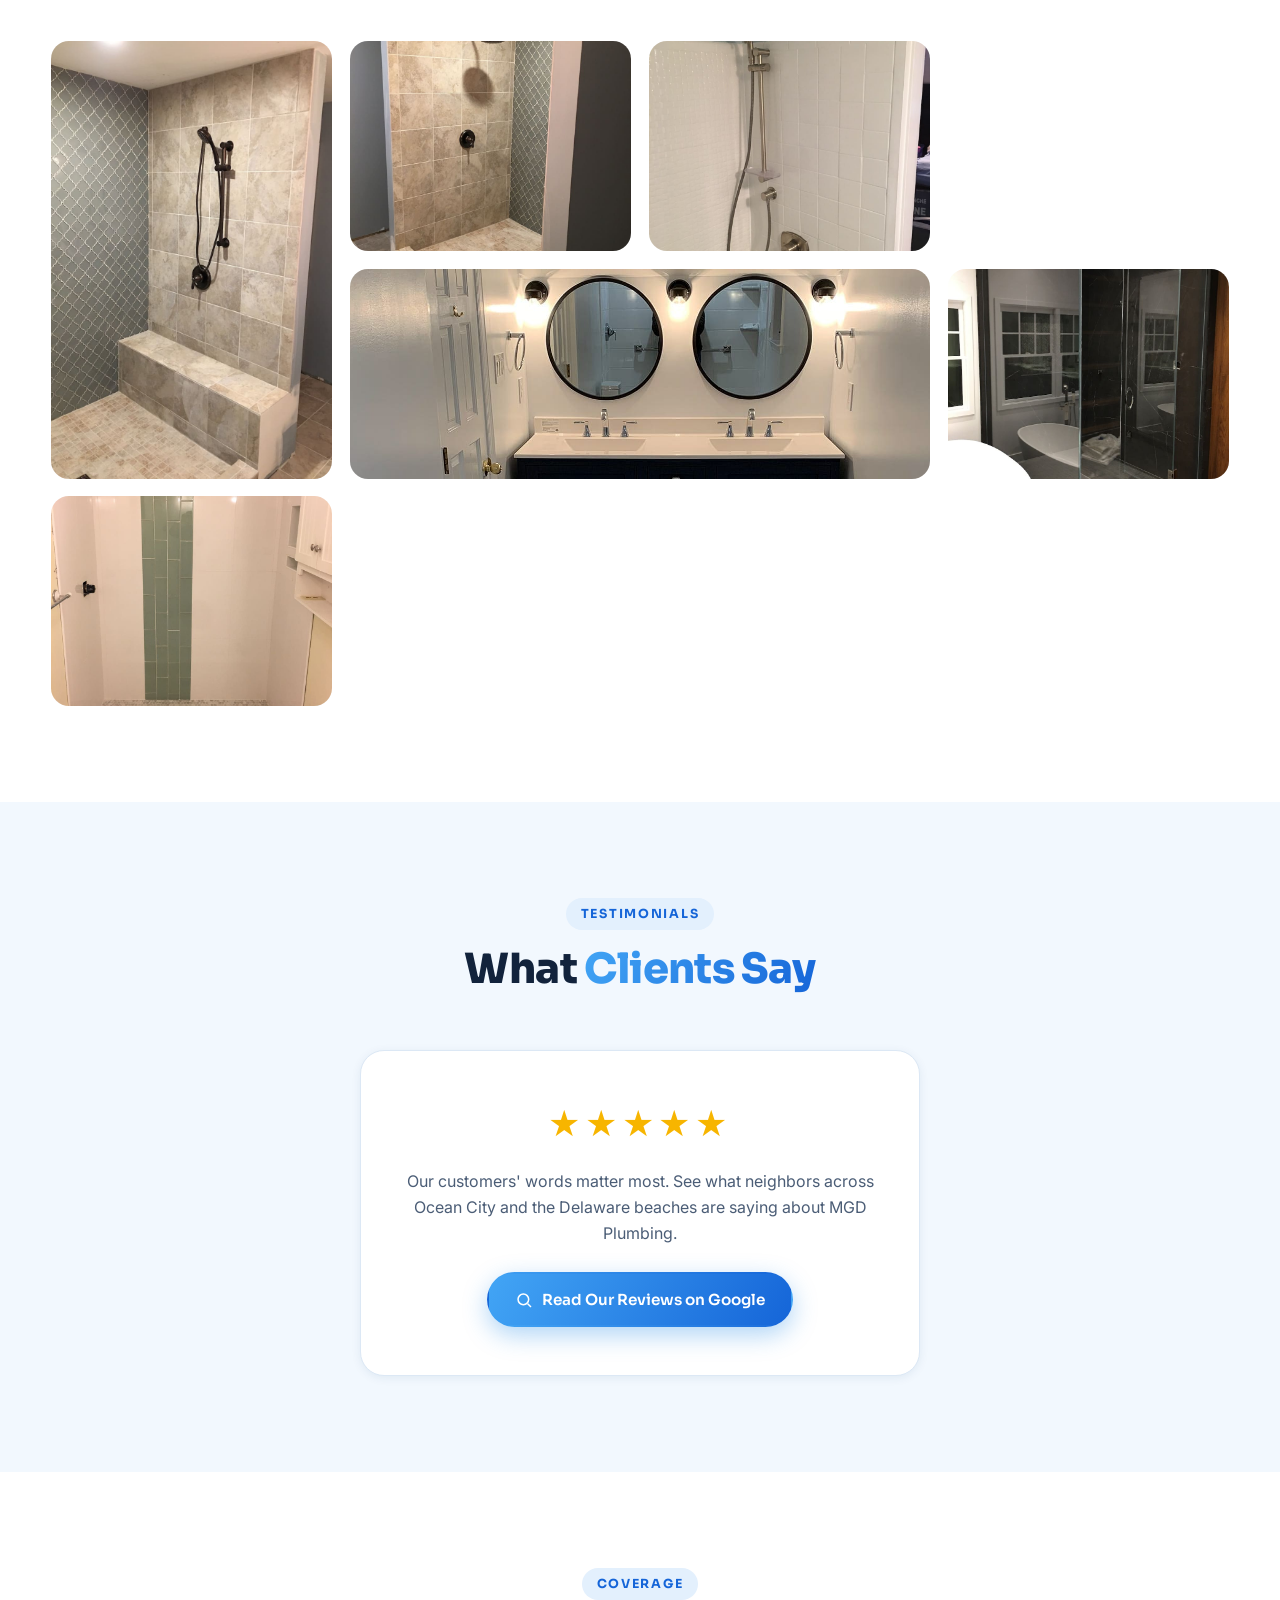
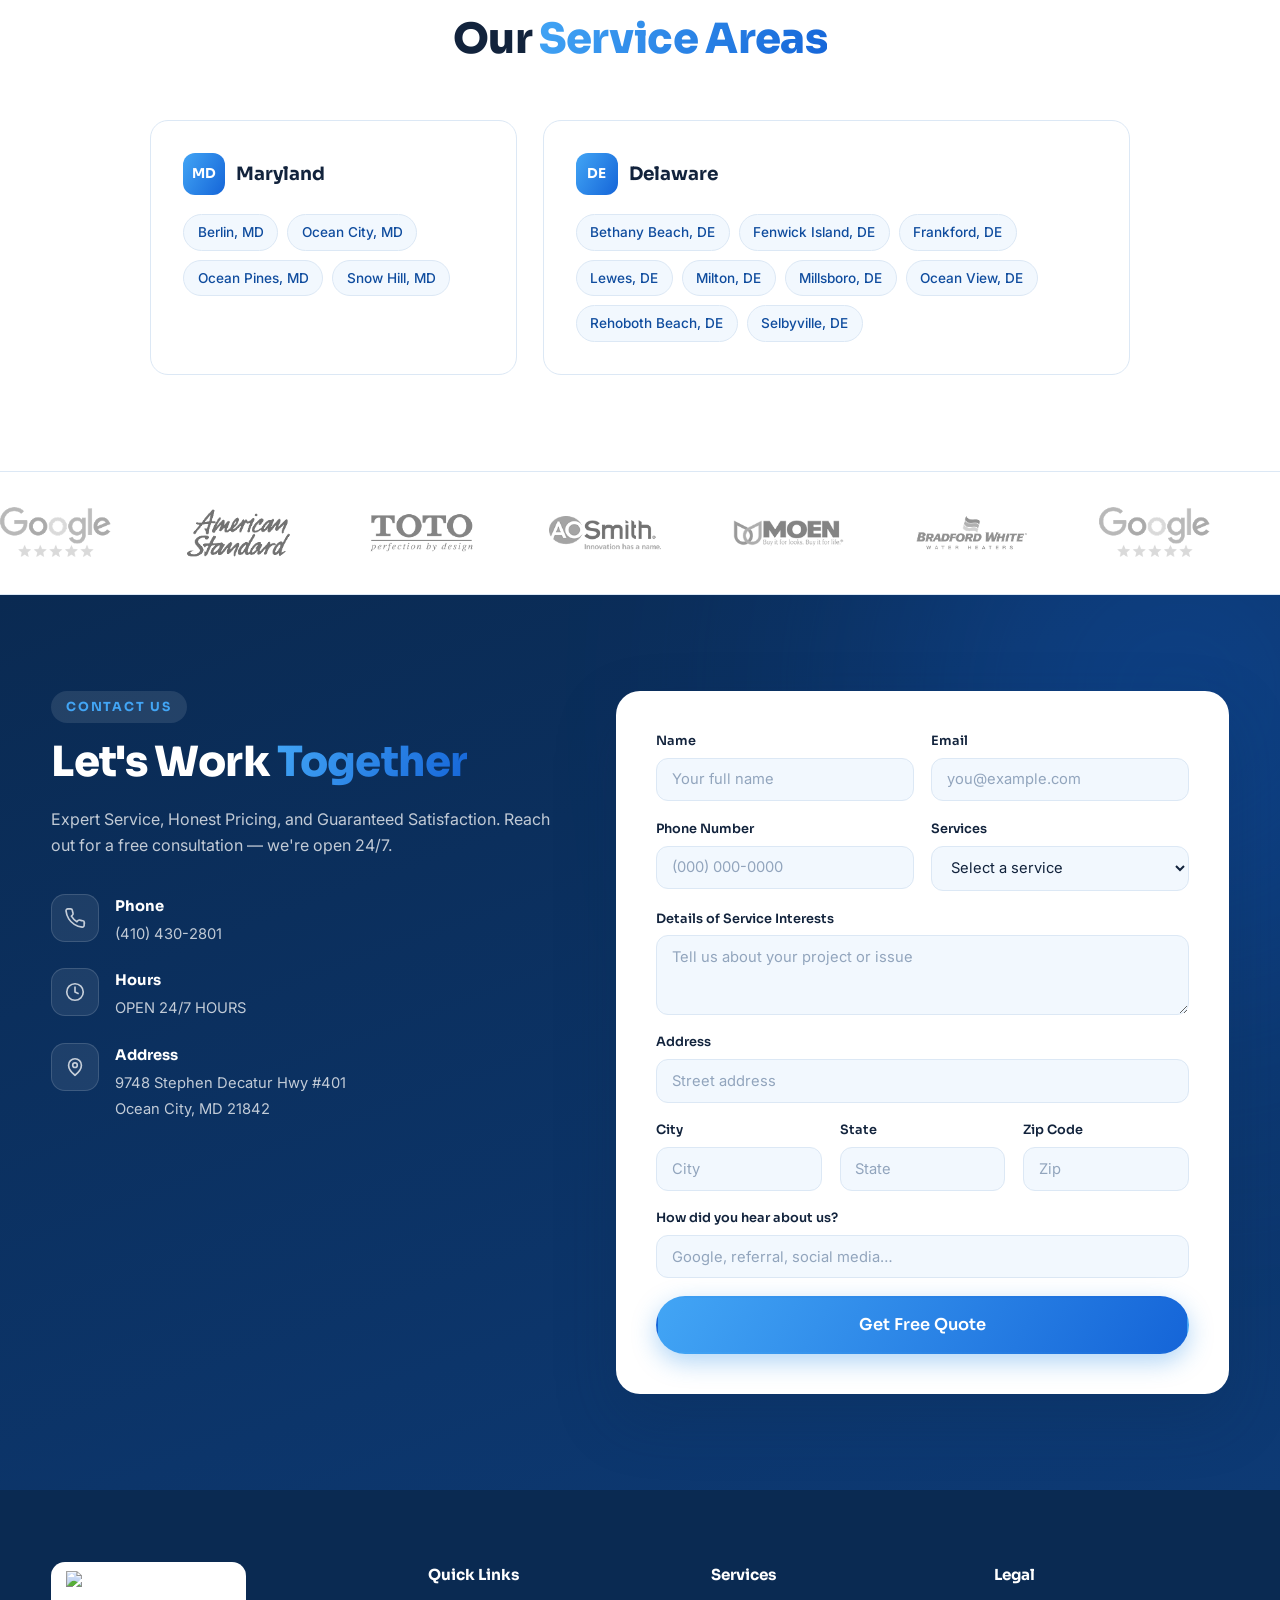
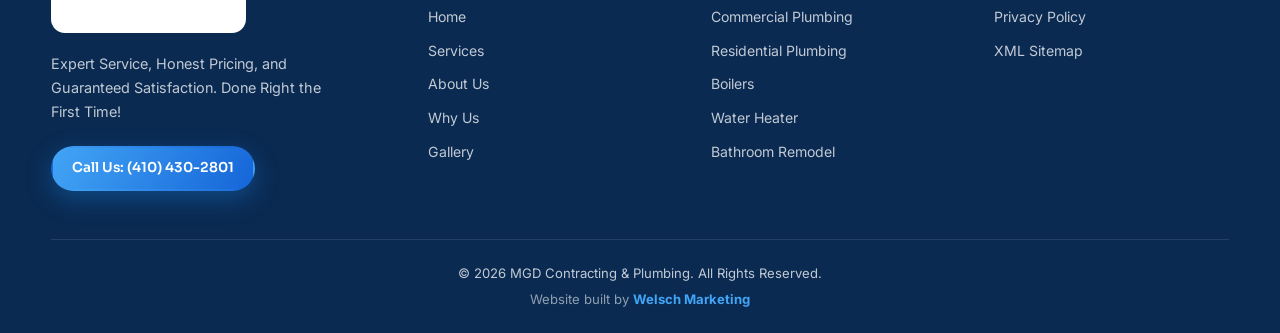
==== commit 49ad96dc: "Restore blue gradient hero; show remodel photo inside the emergency card Co-Authored-By: Claude Fabl" ====
--- a/index.html
+++ b/index.html
@@ -111,8 +111,8 @@
       <div class="hero__card reveal delay-3">
         <div class="hero-card">
           <div class="hero-card__badge">OPEN 24/7 HOURS</div>
-          <div class="hero-card__icon">
-            <svg viewBox="0 0 24 24" fill="none" stroke="currentColor" stroke-width="1.6"><path d="M12 2.7s6.5 7.3 6.5 12a6.5 6.5 0 0 1-13 0c0-4.7 6.5-12 6.5-12z"/><path d="M9.5 15a2.8 2.8 0 0 0 2.8 2.8"/></svg>
+          <div class="hero-card__media">
+            <img src="assets/gallery-hero.jpg" alt="Recent MGD bathroom remodel with double vanity">
           </div>
           <h3>Emergency? We're on the way.</h3>
           <p>Urgent leaks, bursts, or backups — our licensed experts respond fast, day or night.</p>
--- a/styles.css
+++ b/styles.css
@@ -186,13 +186,13 @@
    ============================================================ */
 .hero {
   position: relative;
-  background: url("assets/gallery-hero.jpg") center / cover no-repeat;
-  color: var(--ink);
+  background: linear-gradient(150deg, var(--blue-900) 0%, var(--blue-800) 45%, var(--blue-700) 100%);
+  color: var(--white);
   overflow: hidden;
 }
 .hero__bg { position: absolute; inset: 0; pointer-events: none; }
 .hero__blob {
-  position: absolute; border-radius: 50%; filter: blur(90px); opacity: .16;
+  position: absolute; border-radius: 50%; filter: blur(90px); opacity: .5;
   animation: drift 14s ease-in-out infinite alternate;
 }
 .hero__blob--1 { width: 520px; height: 520px; background: var(--blue-500); top: -180px; right: -120px; }
@@ -204,8 +204,8 @@
 
 .bubbles span {
   position: absolute; bottom: -40px; border-radius: 50%;
-  background: rgba(30, 136, 229, 0.07);
-  border: 1px solid rgba(30, 136, 229, 0.16);
+  background: rgba(255, 255, 255, 0.07);
+  border: 1px solid rgba(255, 255, 255, 0.12);
   animation: rise linear infinite;
 }
 .bubbles span:nth-child(1)  { left: 6%;  width: 14px; height: 14px; animation-duration: 11s; }
@@ -244,16 +244,14 @@
   font-weight: 800; line-height: 1.08; letter-spacing: -0.02em;
   margin: 1.1rem 0 1.2rem;
 }
+.hero__title .text-gradient {
+  background: linear-gradient(120deg, #7cc4ff, #b8dcff);
+  -webkit-background-clip: text; background-clip: text;
+}
 .hero__text {
-  max-width: 55ch; color: var(--ink-soft); font-size: 1.05rem;
+  max-width: 55ch; color: rgba(255, 255, 255, 0.82); font-size: 1.05rem;
 }
 .hero__cta { display: flex; gap: 1rem; flex-wrap: wrap; margin-top: 2rem; }
-.hero .btn--ghost {
-  color: var(--blue-700);
-  border-color: rgba(15, 76, 158, 0.35);
-  background: rgba(255, 255, 255, 0.6);
-}
-.hero .btn--ghost:hover { background: var(--white); }
 
 .hero__stats {
   display: flex; gap: 2.5rem; margin-top: 3rem; flex-wrap: wrap;
@@ -261,23 +259,31 @@
 .stat { display: flex; flex-direction: column; }
 .stat__num, .stat__plus {
   font-family: var(--font-head); font-size: 2rem; font-weight: 800;
-  display: inline; color: var(--ink);
-}
-.stat__num + .stat__plus { color: var(--blue-500); }
-.stat__label { font-size: .8rem; color: var(--ink-soft); margin-top: .2rem; }
+  display: inline; color: var(--white);
+}
+.stat__num + .stat__plus { color: var(--blue-400); }
+.stat__label { font-size: .8rem; color: rgba(255, 255, 255, 0.65); margin-top: .2rem; }
 .stat { flex-direction: row; flex-wrap: wrap; align-items: baseline; column-gap: 2px; }
 .stat__label { flex-basis: 100%; }
 
 /* hero card */
 .hero-card {
   position: relative;
-  background: rgba(255, 255, 255, 0.82);
-  border: 1px solid rgba(15, 76, 158, 0.14);
+  background: rgba(255, 255, 255, 0.08);
+  border: 1px solid rgba(255, 255, 255, 0.16);
   border-radius: 24px; padding: 2.2rem;
   backdrop-filter: blur(14px);
   -webkit-backdrop-filter: blur(14px);
-  box-shadow: var(--shadow-md);
+  box-shadow: var(--shadow-lg);
   animation: float 6s ease-in-out infinite;
+}
+.hero-card__media {
+  border-radius: 16px; overflow: hidden;
+  border: 1px solid rgba(255, 255, 255, 0.18);
+  margin-bottom: 1.3rem;
+}
+.hero-card__media img {
+  width: 100%; height: 185px; object-fit: cover; display: block;
 }
 @keyframes float {
   0%, 100% { transform: translateY(0); }
@@ -298,11 +304,11 @@
   box-shadow: 0 10px 26px rgba(30, 136, 229, 0.4);
 }
 .hero-card__icon svg { width: 32px; height: 32px; color: var(--white); }
-.hero-card h3 { font-family: var(--font-head); font-size: 1.35rem; margin-bottom: .5rem; color: var(--ink); }
-.hero-card p { color: var(--ink-soft); font-size: .92rem; margin-bottom: 1.4rem; }
+.hero-card h3 { font-family: var(--font-head); font-size: 1.35rem; margin-bottom: .5rem; }
+.hero-card p { color: rgba(255, 255, 255, 0.75); font-size: .92rem; margin-bottom: 1.4rem; }
 .hero-card__foot {
   display: flex; align-items: center; gap: .5em;
-  margin-top: 1.1rem; font-size: .8rem; color: var(--ink-soft);
+  margin-top: 1.1rem; font-size: .8rem; color: rgba(255, 255, 255, 0.7);
 }
 .hero-card__foot svg { color: #37d67a; }
 
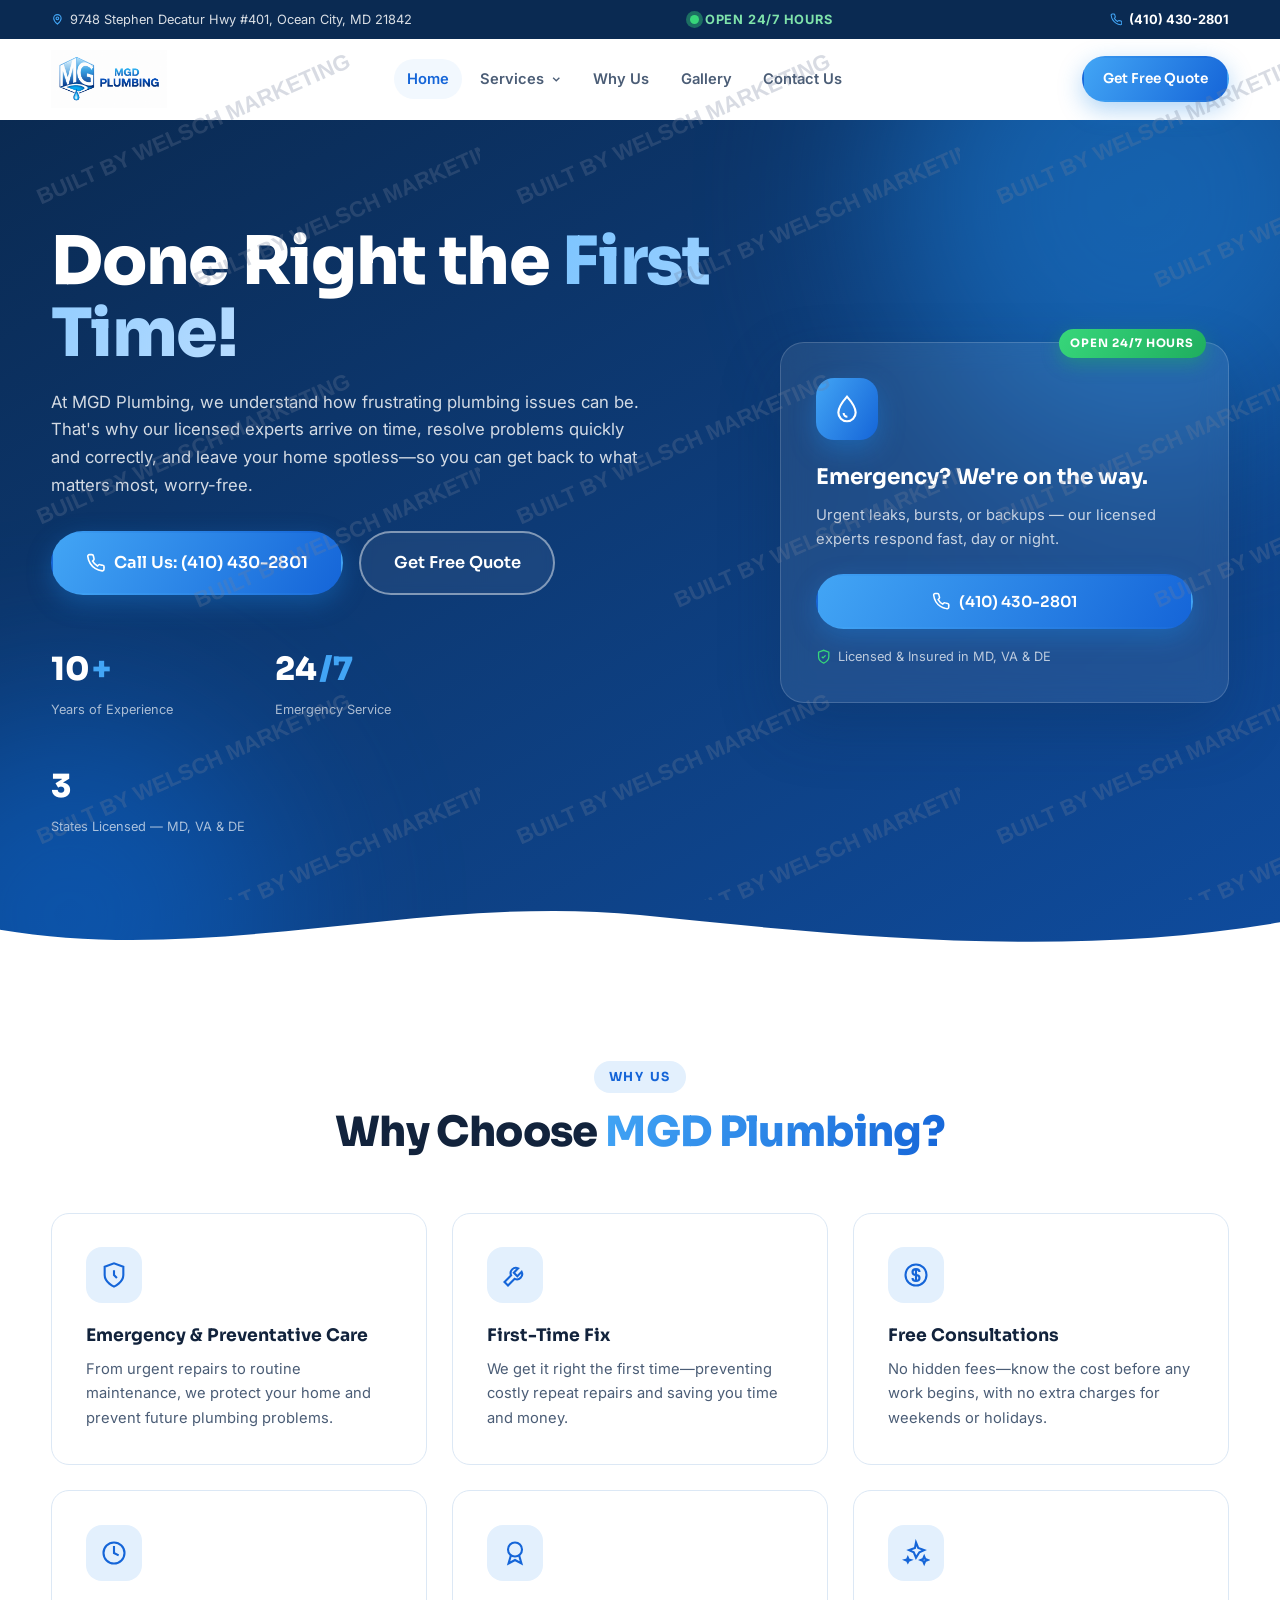
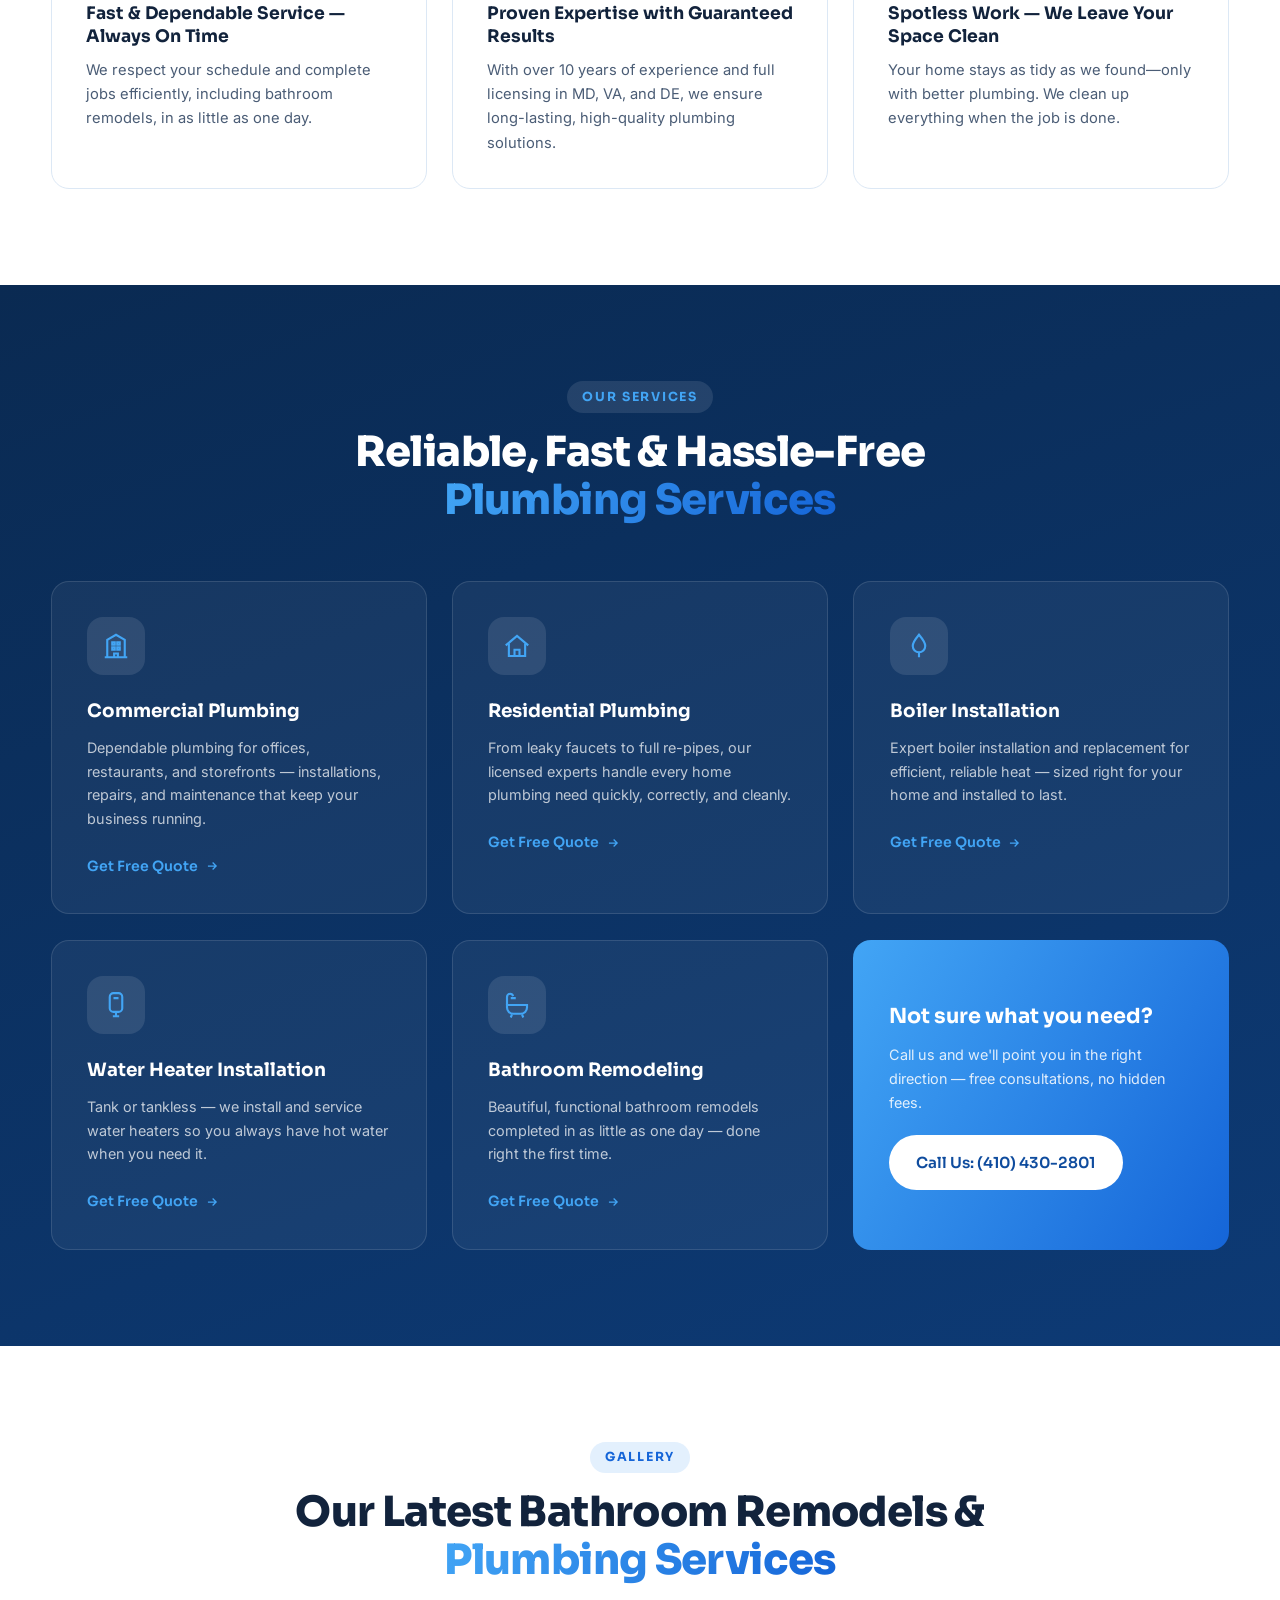
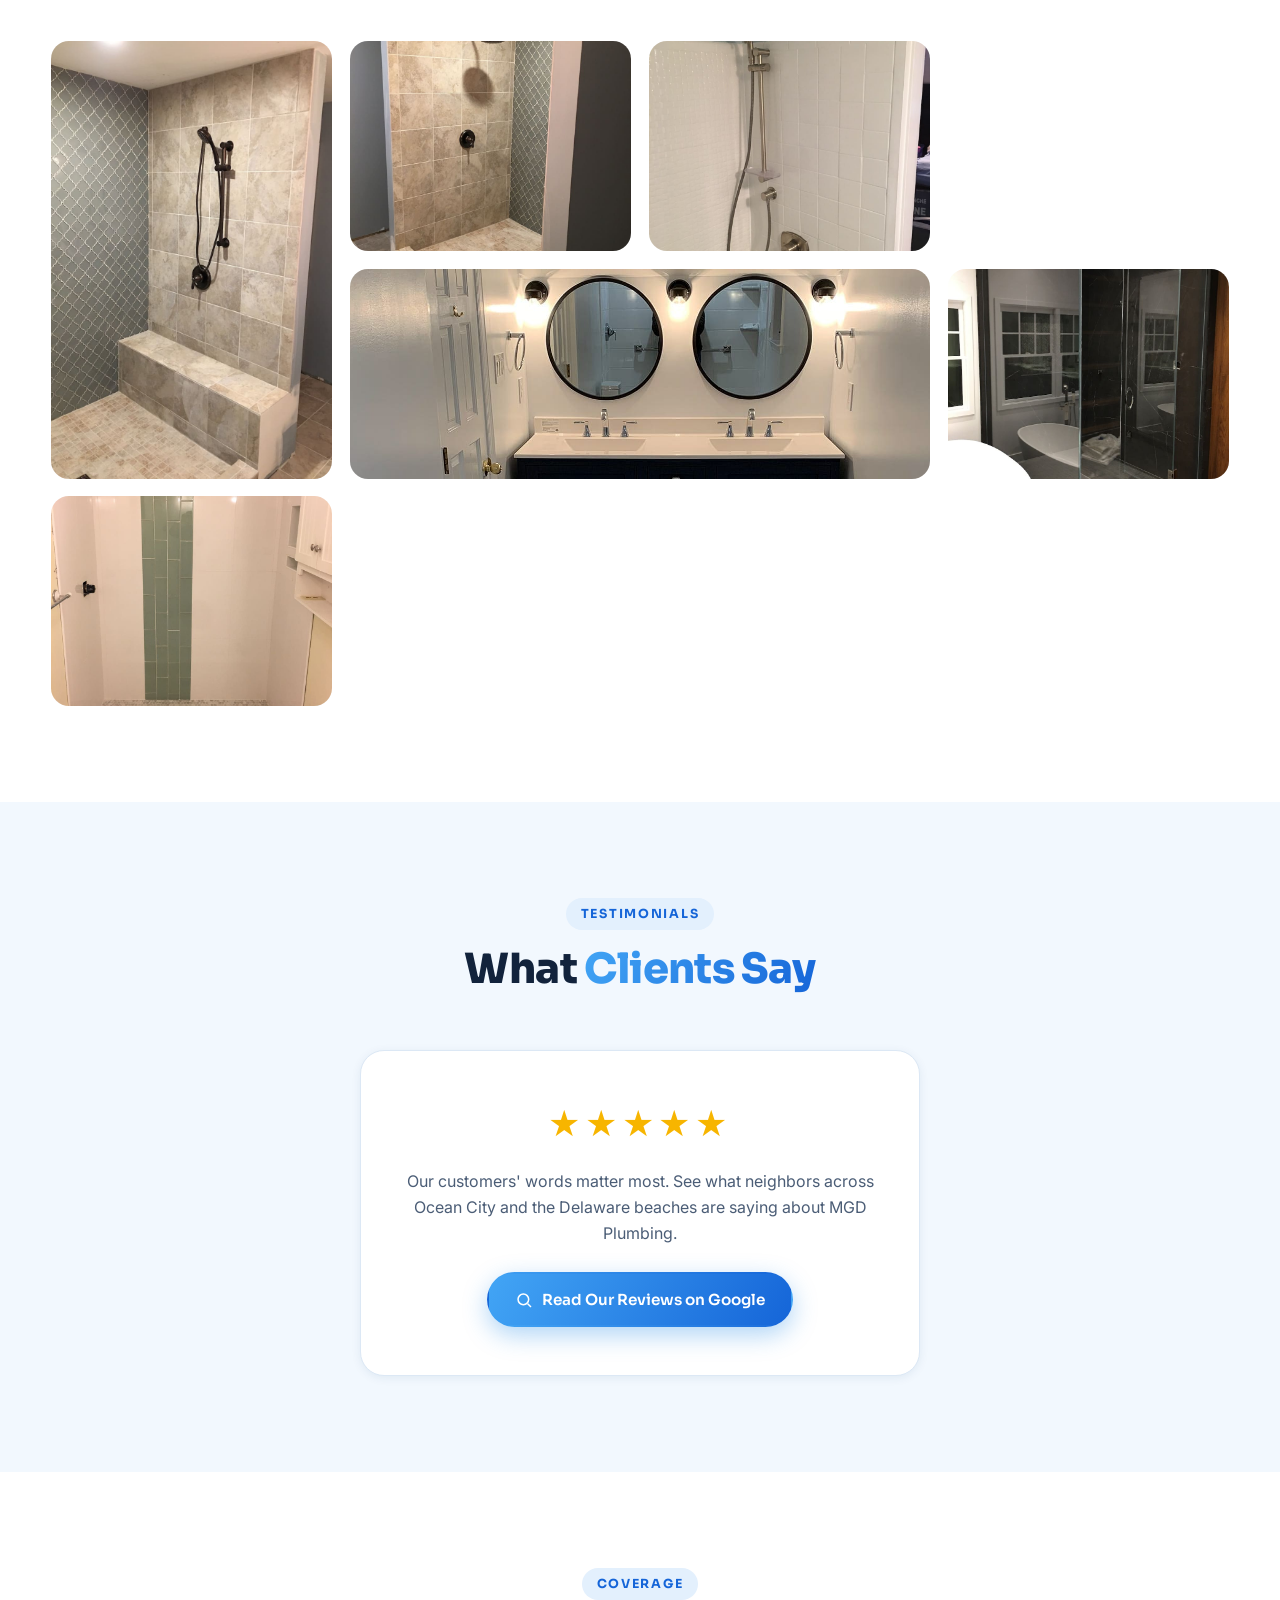
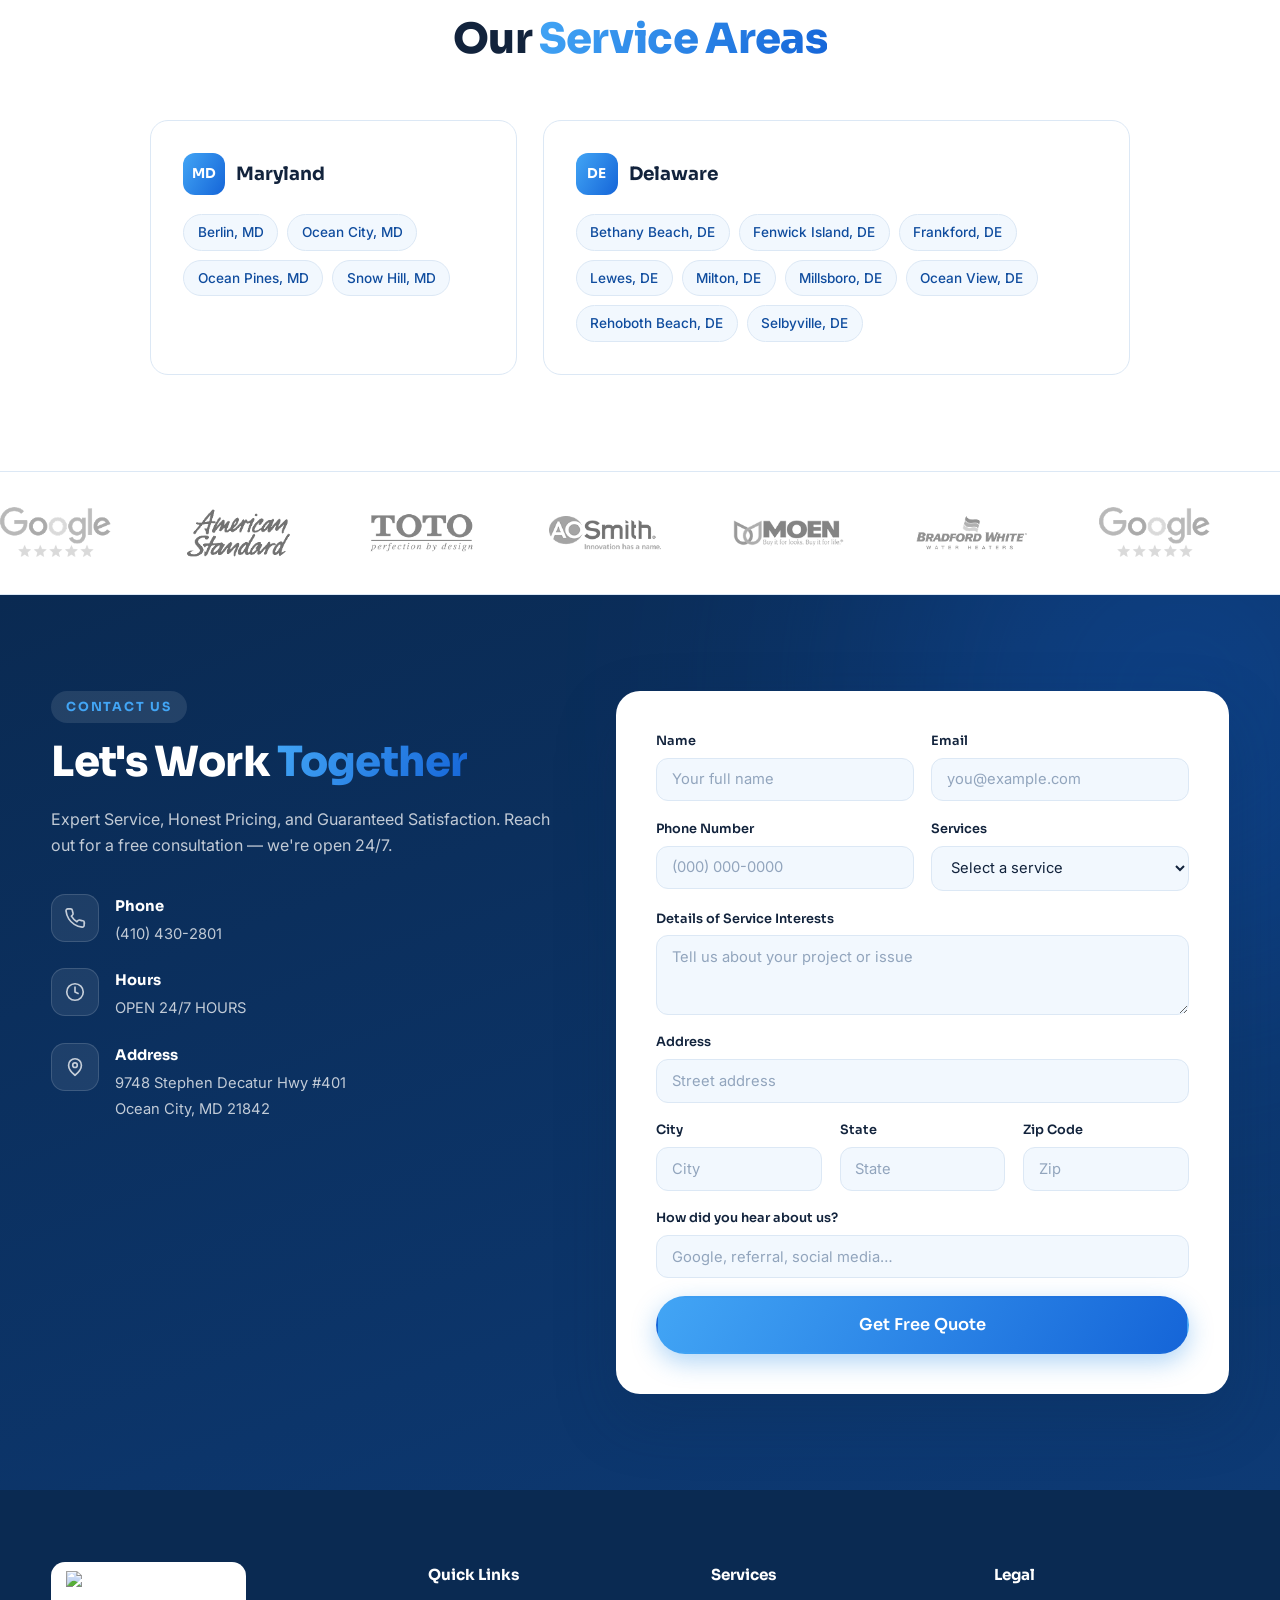
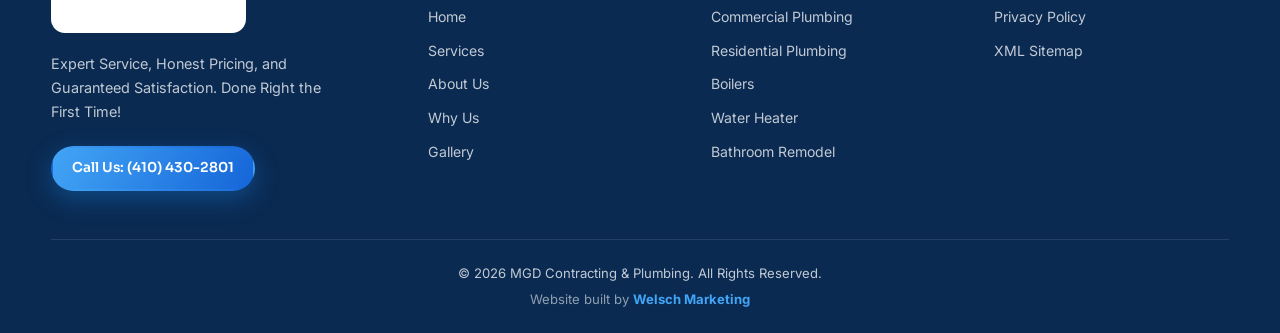
==== commit 8c11c174: "Remove photo from hero card, restore droplet icon Co-Authored-By: Claude Fable 5 <noreply@anthropic." ====
--- a/index.html
+++ b/index.html
@@ -111,8 +111,8 @@
       <div class="hero__card reveal delay-3">
         <div class="hero-card">
           <div class="hero-card__badge">OPEN 24/7 HOURS</div>
-          <div class="hero-card__media">
-            <img src="assets/gallery-hero.jpg" alt="Recent MGD bathroom remodel with double vanity">
+          <div class="hero-card__icon">
+            <svg viewBox="0 0 24 24" fill="none" stroke="currentColor" stroke-width="1.6"><path d="M12 2.7s6.5 7.3 6.5 12a6.5 6.5 0 0 1-13 0c0-4.7 6.5-12 6.5-12z"/><path d="M9.5 15a2.8 2.8 0 0 0 2.8 2.8"/></svg>
           </div>
           <h3>Emergency? We're on the way.</h3>
           <p>Urgent leaks, bursts, or backups — our licensed experts respond fast, day or night.</p>
--- a/styles.css
+++ b/styles.css
@@ -276,14 +276,6 @@
   -webkit-backdrop-filter: blur(14px);
   box-shadow: var(--shadow-lg);
   animation: float 6s ease-in-out infinite;
-}
-.hero-card__media {
-  border-radius: 16px; overflow: hidden;
-  border: 1px solid rgba(255, 255, 255, 0.18);
-  margin-bottom: 1.3rem;
-}
-.hero-card__media img {
-  width: 100%; height: 185px; object-fit: cover; display: block;
 }
 @keyframes float {
   0%, 100% { transform: translateY(0); }
